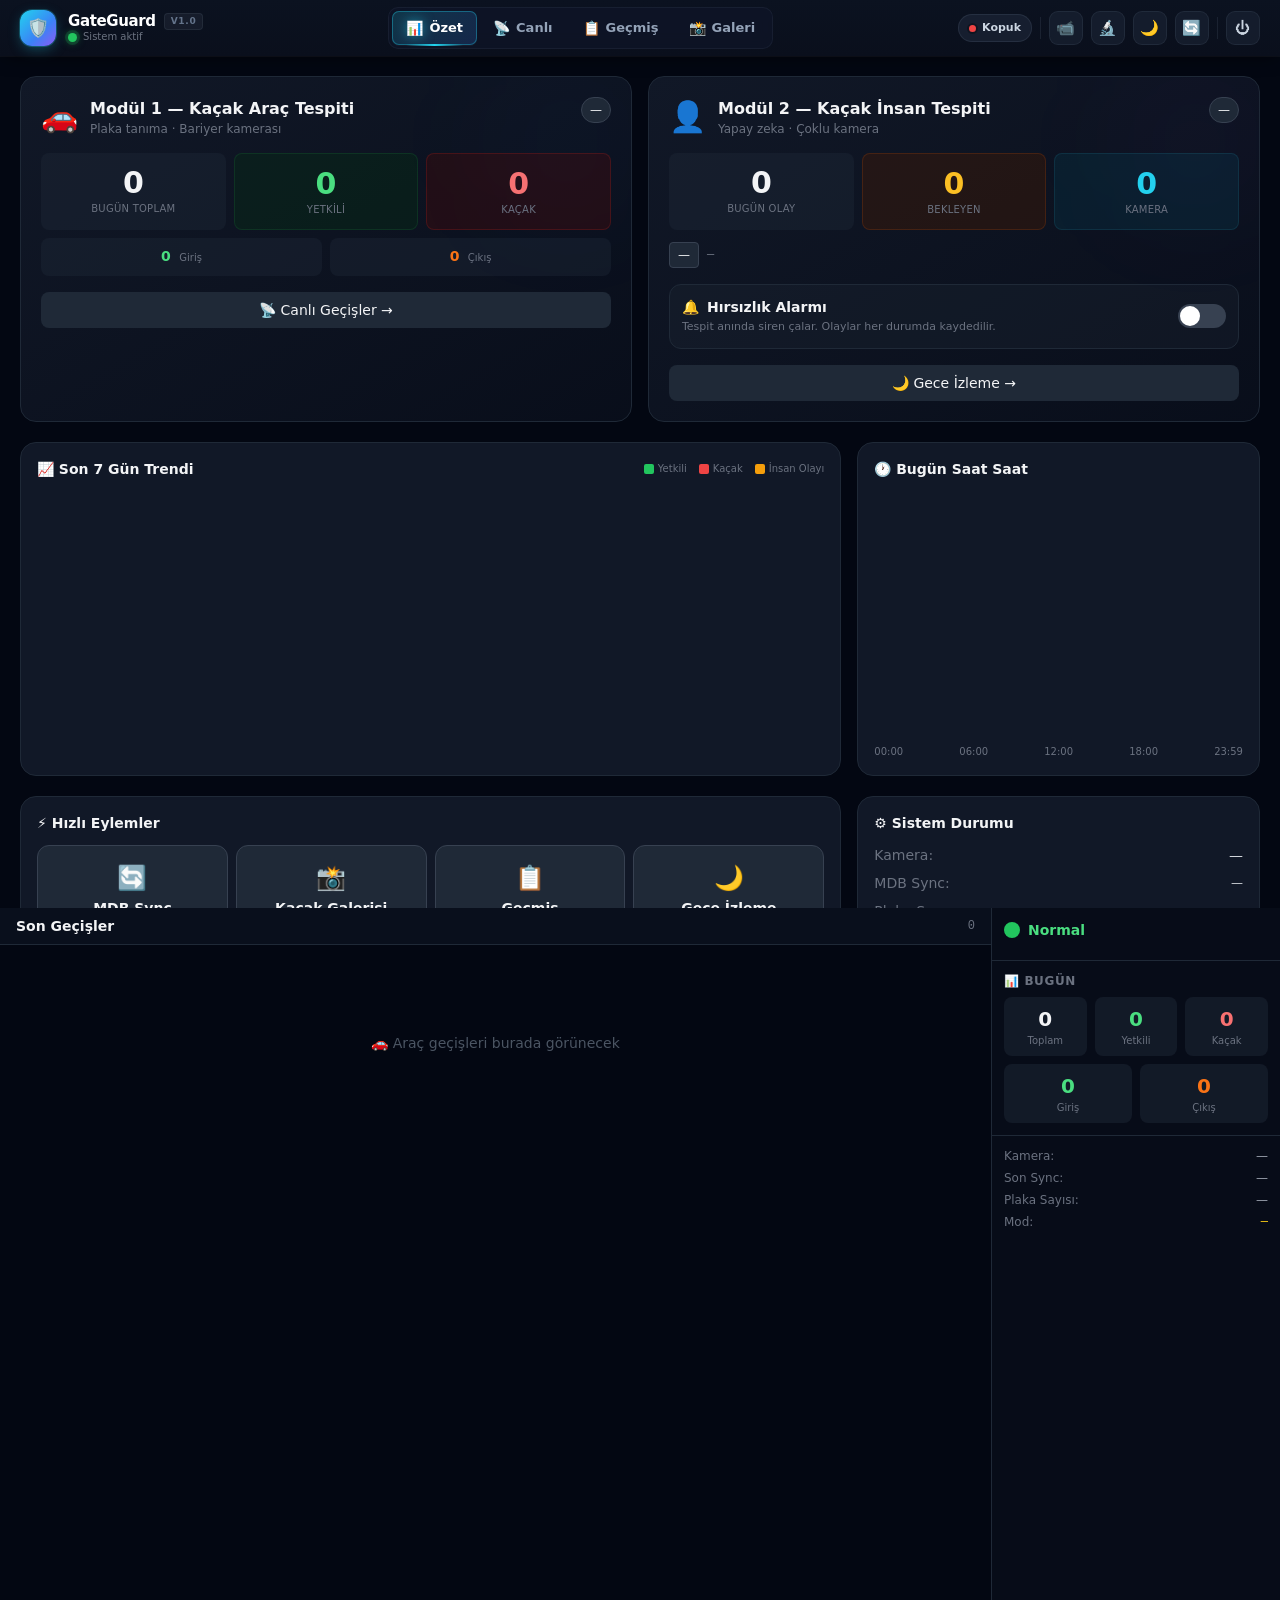
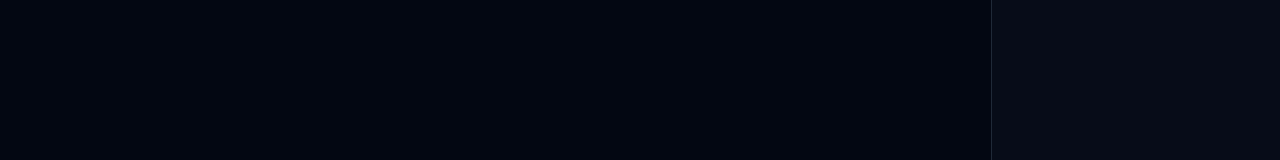
==== static/index.html @ e337bce7 "update thief detection" ====
<!DOCTYPE html>
<html lang="tr">
<head>
    <meta charset="UTF-8">
    <meta name="viewport" content="width=device-width, initial-scale=1.0">
    <title>GateGuard — Kaçak Araç Tespit Sistemi</title>
    <link rel="icon" type="image/svg+xml" href="/static/icon.svg">
    <link rel="icon" type="image/x-icon" href="/static/favicon.ico">
    <script src="/static/tailwind.js"></script>
    <style>
        @keyframes alarm-banner-flash {
            0%,100%{background:linear-gradient(to right,rgba(127,29,29,.95),rgba(15,23,42,.95),rgba(127,29,29,.95))}
            50%{background:linear-gradient(to right,rgba(220,38,38,.95),rgba(69,10,10,.95),rgba(220,38,38,.95))}
        }
        @keyframes alarm-slide-in { from{transform:translateY(-100%)} to{transform:translateY(0)} }
        @keyframes alarm-pulse { 0%,100%{transform:scale(1)} 50%{transform:scale(1.2)} }
        @keyframes alarm-btn-pulse { 0%,100%{box-shadow:0 0 0 0 rgba(220,38,38,.7)} 70%{box-shadow:0 0 0 12px rgba(220,38,38,0)} }
        @keyframes slideDown { from{opacity:0;transform:translateY(-12px)} to{opacity:1;transform:translateY(0)} }
        @keyframes spin { to { transform: rotate(360deg); } }
        @keyframes body-border-flash { 0%,100%{box-shadow:inset 0 0 0 4px rgba(220,38,38,.3)} 50%{box-shadow:inset 0 0 0 4px rgba(220,38,38,.9)} }

        .alarm-banner-bg{animation:alarm-banner-flash 1s ease-in-out infinite, alarm-slide-in .3s ease-out}
        .alarm-pulse{animation:alarm-pulse .8s ease-in-out infinite; display:inline-block}
        .alarm-btn-pulse{animation:alarm-btn-pulse 1.2s infinite}
        body.alarm-active{animation:body-border-flash 1s ease-in-out infinite}

        .card-enter{animation:slideDown .3s ease-out}
        ::-webkit-scrollbar{width:6px} ::-webkit-scrollbar-track{background:#111827} ::-webkit-scrollbar-thumb{background:#374151;border-radius:3px}
        /* ── Professional navbar ── */
        .gg-nav{background:linear-gradient(180deg,#0b1220 0%,#0a0f1c 100%);box-shadow:0 1px 0 rgba(255,255,255,.04),0 4px 18px -4px rgba(0,0,0,.6)}
        .gg-brand-mark{background:linear-gradient(135deg,#22d3ee 0%,#3b82f6 60%,#8b5cf6 100%);box-shadow:0 0 0 1px rgba(34,211,238,.25),0 4px 14px -2px rgba(34,211,238,.35)}
        .gg-tabs{background:rgba(15,23,42,.6);border:1px solid rgba(148,163,184,.08);border-radius:10px;padding:3px;backdrop-filter:blur(8px)}
        .tab-btn{position:relative;display:inline-flex;align-items:center;gap:6px;padding:7px 14px;font-size:13px;font-weight:600;color:#94a3b8;border-radius:7px;transition:color .15s,background .15s;cursor:pointer;border:none;background:transparent;white-space:nowrap}
        .tab-btn:hover{color:#e2e8f0;background:rgba(148,163,184,.06)}
        .tab-btn.active{color:#fff;background:linear-gradient(135deg,rgba(34,211,238,.18),rgba(59,130,246,.18));box-shadow:inset 0 0 0 1px rgba(34,211,238,.35),0 1px 0 rgba(255,255,255,.04)}
        .tab-btn.active::after{content:"";position:absolute;left:14px;right:14px;bottom:-1px;height:2px;background:linear-gradient(90deg,transparent,#22d3ee,transparent);border-radius:2px}
        .tab-btn .tab-ico{font-size:14px;line-height:1;filter:drop-shadow(0 0 4px rgba(34,211,238,.0));transition:filter .15s}
        .tab-btn.active .tab-ico{filter:drop-shadow(0 0 6px rgba(34,211,238,.5))}
        .nav-icon{display:inline-flex;align-items:center;justify-content:center;width:34px;height:34px;border-radius:9px;background:rgba(30,41,59,.5);border:1px solid rgba(148,163,184,.1);color:#cbd5e1;font-size:15px;transition:all .15s;cursor:pointer;text-decoration:none}
        .nav-icon:hover{background:rgba(51,65,85,.7);color:#fff;border-color:rgba(148,163,184,.25);transform:translateY(-1px)}
        .nav-icon.danger:hover{background:rgba(127,29,29,.5);border-color:rgba(239,68,68,.4);color:#fca5a5}
        .nav-divider{width:1px;height:22px;background:rgba(148,163,184,.12)}
        .ws-pill{display:inline-flex;align-items:center;gap:6px;padding:5px 10px;font-size:11px;font-weight:600;border-radius:999px;background:rgba(30,41,59,.6);border:1px solid rgba(148,163,184,.12);color:#cbd5e1}
        .ws-pill .ws-dot{width:7px;height:7px;border-radius:999px;box-shadow:0 0 0 2px rgba(0,0,0,.3)}
        .ws-pill .ws-dot.ok{background:#22c55e;animation:wsBreath 2s ease-in-out infinite}
        .ws-pill .ws-dot.warn{background:#eab308}
        .ws-pill .ws-dot.err{background:#ef4444}
        @keyframes wsBreath{0%,100%{box-shadow:0 0 0 0 rgba(34,197,94,.5)}50%{box-shadow:0 0 0 4px rgba(34,197,94,0)}}
        .status-led{width:9px;height:9px;border-radius:999px;background:#22c55e;box-shadow:0 0 0 3px rgba(34,197,94,.18),0 0 8px rgba(34,197,94,.6)}
        .gg-version{font-size:9px;font-weight:700;letter-spacing:.08em;color:#64748b;text-transform:uppercase;padding:2px 6px;border-radius:4px;background:rgba(148,163,184,.08);border:1px solid rgba(148,163,184,.1)}

        .dir-entry{color:#4ade80} .dir-exit{color:#f97316} .dir-unknown{color:#6b7280}
    </style>
</head>
<body class="bg-gray-950 text-gray-100 min-h-screen select-none">

<!-- ====== ALARM BANNER (top sticky, compact) ====== -->
<div id="alarm-overlay" class="hidden fixed top-0 left-0 right-0 z-50 alarm-banner-bg border-b-4 border-red-500 shadow-2xl">
    <div class="max-w-6xl mx-auto px-4 py-3 flex items-center gap-4">
        <!-- Left: icon + labels -->
        <div class="flex items-center gap-3 flex-shrink-0">
            <div class="text-3xl alarm-pulse">🚨</div>
            <div>
                <div class="text-red-400 text-xs font-bold uppercase tracking-wider">KAÇAK GEÇİŞ</div>
                <div class="text-gray-400 text-[10px]">Yetkisiz araç tespit edildi</div>
            </div>
        </div>

        <!-- Middle: plate info -->
        <div class="flex items-center gap-3 flex-1 min-w-0">
            <img id="alarm-screenshot" class="w-20 h-14 object-cover rounded border-2 border-red-500 flex-shrink-0 hidden cursor-pointer" alt="" onclick="fotoAc(this.src, document.getElementById('alarm-plate').textContent, document.getElementById('alarm-time').textContent, currentAlarmDir)">
            <div class="min-w-0">
                <p id="alarm-plate" class="text-3xl font-mono font-black text-white leading-tight truncate"></p>
                <p class="text-xs text-gray-400 flex items-center gap-2">
                    <span id="alarm-dir"></span>
                    <span>·</span>
                    <span id="alarm-time"></span>
                </p>
            </div>
        </div>

        <!-- Right: silence button -->
        <button onclick="susturAlarm()" class="bg-red-600 hover:bg-red-700 text-white font-black py-3 px-6 rounded-xl transition-all transform hover:scale-105 active:scale-95 shadow-lg uppercase tracking-wider text-sm flex-shrink-0 flex items-center gap-2 alarm-btn-pulse">
            <span class="text-xl">🔇</span>
            <span>SUSTUR</span>
        </button>
    </div>
</div>

<!-- ====== HEADER ====== -->
<header class="gg-nav sticky top-0 z-30 px-5 h-14 flex items-center justify-between gap-4">
    <!-- Brand -->
    <div class="flex items-center gap-3 min-w-0">
        <div class="gg-brand-mark w-9 h-9 rounded-xl flex items-center justify-center text-lg">🛡️</div>
        <div class="leading-tight min-w-0">
            <div class="flex items-center gap-2">
                <h1 class="text-[15px] font-bold tracking-tight text-white">GateGuard</h1>
                <span class="gg-version">v1.0</span>
            </div>
            <div class="flex items-center gap-1.5 text-[10px] text-gray-500">
                <span id="status-dot" class="status-led"></span>
                <span id="status-text">Sistem aktif</span>
            </div>
        </div>
    </div>

    <!-- Tabs -->
    <nav class="gg-tabs flex gap-0.5" aria-label="Ana menü">
        <button class="tab-btn active" onclick="tabDegistir('ozet')"><span class="tab-ico">📊</span><span>Özet</span></button>
        <button class="tab-btn" onclick="tabDegistir('canli')"><span class="tab-ico">📡</span><span>Canlı</span></button>
        <button class="tab-btn" onclick="tabDegistir('gecmis')"><span class="tab-ico">📋</span><span>Geçmiş</span></button>
        <button class="tab-btn" onclick="tabDegistir('galeri')"><span class="tab-ico">📸</span><span>Galeri</span></button>
    </nav>

    <!-- Actions -->
    <div class="flex items-center gap-2">
        <div id="ws-badge" class="ws-pill" title="WebSocket bağlantı durumu">
            <span id="ws-dot" class="ws-dot warn"></span>
            <span id="ws-status">Bağlanıyor</span>
        </div>
        <div class="nav-divider"></div>
        <a href="/camera-test" title="Kamera testi" class="nav-icon">📹</a>
        <a href="/alpr-test" title="ALPR / plaka testi" class="nav-icon">🔬</a>
        <a href="/night-watch" title="Gece izleme (Modül 2)" class="nav-icon">🌙</a>
        <button onclick="senkronizeEt()" title="MDB senkronize et" class="nav-icon">🔄</button>
        <div class="nav-divider"></div>
        <button onclick="kapatmaOnay()" title="Uygulamayı kapat" class="nav-icon danger">⏻</button>
    </div>
</header>

<!-- ====== SHUTDOWN CONFIRMATION MODAL ====== -->
<div id="shutdown-modal" class="hidden fixed inset-0 z-[60] bg-black/80 flex items-center justify-center" onclick="if(event.target===this)this.classList.add('hidden')">
    <div class="bg-gray-900 border border-gray-700 rounded-2xl p-6 max-w-sm w-full mx-4 text-center">
        <div class="text-5xl mb-3">⚠️</div>
        <h3 class="text-xl font-bold mb-2">Uygulamayı Kapat</h3>
        <p class="text-sm text-gray-400 mb-5">Sunucu tamamen kapatılacak. Tekrar başlatmak için masaüstündeki GateGuard ikonunu kullanın.</p>
        <div class="flex gap-3 justify-center">
            <button onclick="document.getElementById('shutdown-modal').classList.add('hidden')" class="bg-gray-700 hover:bg-gray-600 text-white px-5 py-2 rounded-lg font-semibold transition">İptal</button>
            <button onclick="uygulamayiKapat()" class="bg-red-600 hover:bg-red-700 text-white px-5 py-2 rounded-lg font-semibold transition">Evet, Kapat</button>
        </div>
    </div>
</div>

<!-- Shutdown in-progress overlay -->
<div id="shutdown-progress" class="hidden fixed inset-0 z-[70] bg-gray-950/95 flex items-center justify-center">
    <div class="text-center">
        <div class="w-12 h-12 border-4 border-red-500 border-t-transparent rounded-full mx-auto mb-4" style="animation: spin 0.8s linear infinite"></div>
        <p class="text-2xl font-bold text-red-400 mb-2">Uygulama Kapatılıyor</p>
        <p class="text-sm text-gray-500">Bu pencereyi kapatabilirsiniz.</p>
    </div>
</div>

<!-- ====== TAB: ÖZET (default) ====== -->
<div id="tab-ozet" class="h-[calc(100vh-48px)] overflow-y-auto bg-gray-950">
    <div class="max-w-7xl mx-auto p-5 space-y-5">

        <!-- ── Two big module cards ── -->
        <div class="grid grid-cols-1 lg:grid-cols-2 gap-4">

            <!-- MODULE 1 -->
            <div id="m1-card" class="bg-gradient-to-br from-gray-900 to-gray-900/40 border border-gray-800 rounded-2xl p-5 relative overflow-hidden">
                <div class="absolute top-0 right-0 w-32 h-32 bg-blue-500/5 rounded-full blur-3xl"></div>
                <div class="flex items-start justify-between mb-3 relative">
                    <div class="flex items-center gap-3">
                        <div class="text-3xl">🚗</div>
                        <div>
                            <h2 class="font-bold text-base">Modül 1 — Kaçak Araç Tespiti</h2>
                            <p class="text-xs text-gray-500">Plaka tanıma · Bariyer kamerası</p>
                        </div>
                    </div>
                    <div id="m1-status" class="text-xs px-2 py-1 rounded-full bg-gray-800 border border-gray-700">—</div>
                </div>

                <div class="grid grid-cols-3 gap-2 mt-4">
                    <div class="bg-gray-800/40 rounded-lg p-3 text-center">
                        <div class="text-3xl font-black" id="m1-total">0</div>
                        <div class="text-[10px] text-gray-500 uppercase tracking-wide">Bugün Toplam</div>
                    </div>
                    <div class="bg-green-950/40 border border-green-900/40 rounded-lg p-3 text-center">
                        <div class="text-3xl font-black text-green-400" id="m1-auth">0</div>
                        <div class="text-[10px] text-gray-500 uppercase tracking-wide">Yetkili</div>
                    </div>
                    <div class="bg-red-950/40 border border-red-900/40 rounded-lg p-3 text-center">
                        <div class="text-3xl font-black text-red-400" id="m1-unauth">0</div>
                        <div class="text-[10px] text-gray-500 uppercase tracking-wide">Kaçak</div>
                    </div>
                </div>

                <div class="grid grid-cols-2 gap-2 mt-2">
                    <div class="bg-gray-800/40 rounded-lg p-2 text-center text-sm">
                        <span class="dir-entry font-bold" id="m1-entries">0</span>
                        <span class="text-[10px] text-gray-500 ml-1">Giriş</span>
                    </div>
                    <div class="bg-gray-800/40 rounded-lg p-2 text-center text-sm">
                        <span class="dir-exit font-bold" id="m1-exits">0</span>
                        <span class="text-[10px] text-gray-500 ml-1">Çıkış</span>
                    </div>
                </div>

                <div id="m1-last" class="mt-3 text-xs text-gray-400 hidden">
                    <span class="text-gray-500">Son geçiş:</span>
                    <span class="font-mono font-bold" id="m1-last-plate">—</span>
                    <span id="m1-last-time" class="text-gray-500">—</span>
                </div>

                <button onclick="tabDegistir('canli')" class="mt-4 w-full bg-gray-800 hover:bg-gray-700 text-sm py-2 rounded-lg transition flex items-center justify-center gap-2">
                    📡 Canlı Geçişler →
                </button>
            </div>

            <!-- MODULE 2 -->
            <div id="m2-card" class="bg-gradient-to-br from-gray-900 to-gray-900/40 border border-gray-800 rounded-2xl p-5 relative overflow-hidden">
                <div class="absolute top-0 right-0 w-32 h-32 bg-purple-500/5 rounded-full blur-3xl"></div>
                <div class="flex items-start justify-between mb-3 relative">
                    <div class="flex items-center gap-3">
                        <div class="text-3xl">👤</div>
                        <div>
                            <h2 class="font-bold text-base">Modül 2 — Kaçak İnsan Tespiti</h2>
                            <p class="text-xs text-gray-500">Yapay zeka · Çoklu kamera</p>
                        </div>
                    </div>
                    <div id="m2-status" class="text-xs px-2 py-1 rounded-full bg-gray-800 border border-gray-700">—</div>
                </div>

                <div class="grid grid-cols-3 gap-2 mt-4">
                    <div class="bg-gray-800/40 rounded-lg p-3 text-center">
                        <div class="text-3xl font-black" id="m2-total">0</div>
                        <div class="text-[10px] text-gray-500 uppercase tracking-wide">Bugün Olay</div>
                    </div>
                    <div class="bg-amber-950/40 border border-amber-900/40 rounded-lg p-3 text-center">
                        <div class="text-3xl font-black text-amber-400" id="m2-unack">0</div>
                        <div class="text-[10px] text-gray-500 uppercase tracking-wide">Bekleyen</div>
                    </div>
                    <div class="bg-cyan-950/40 border border-cyan-900/40 rounded-lg p-3 text-center">
                        <div class="text-3xl font-black text-cyan-400" id="m2-cams">0</div>
                        <div class="text-[10px] text-gray-500 uppercase tracking-wide">Kamera</div>
                    </div>
                </div>

                <div class="mt-3 flex items-center gap-2 text-xs flex-wrap">
                    <span id="m2-night" class="px-2 py-1 rounded bg-gray-800 border border-gray-700">—</span>
                    <span id="m2-shadow" class="px-2 py-1 rounded bg-gray-800 border border-gray-700 hidden">SHADOW MOD</span>
                    <span id="m2-window" class="text-gray-500 font-mono">—</span>
                </div>

                <!-- ── Alarm enable/disable toggle ── -->
                <div id="m2-alarm-toggle-row" class="mt-4 p-3 rounded-xl border border-gray-800 bg-gray-800/30 flex items-center justify-between gap-3">
                    <div class="min-w-0">
                        <div class="text-sm font-semibold flex items-center gap-2">
                            <span id="m2-alarm-icon">🔔</span>
                            <span>Hırsızlık Alarmı</span>
                        </div>
                        <p id="m2-alarm-help" class="text-[11px] text-gray-500 mt-0.5">Tespit anında siren çalar. Olaylar her durumda kaydedilir.</p>
                    </div>
                    <label class="inline-flex items-center cursor-pointer flex-shrink-0">
                        <input id="m2-alarm-checkbox" type="checkbox" class="sr-only peer" onchange="alarmToggleSet(this.checked)">
                        <div class="relative w-12 h-6 bg-gray-700 rounded-full peer-focus:outline-none peer-checked:bg-green-600 transition-colors after:content-[''] after:absolute after:top-0.5 after:left-0.5 after:bg-white after:rounded-full after:h-5 after:w-5 after:transition-all peer-checked:after:translate-x-6"></div>
                    </label>
                </div>

                <div id="m2-disabled" class="hidden mt-4 p-3 bg-gray-800/40 border border-gray-700 rounded-lg text-xs text-gray-400">
                    Bu modül kapalı. Etkinleştirmek için <code class="text-cyan-400">.env</code>'de <code class="text-cyan-400">ENABLE_INTRUSION_MODULE=true</code> yapın.
                </div>

                <button onclick="window.location.href='/night-watch'" class="mt-4 w-full bg-gray-800 hover:bg-gray-700 text-sm py-2 rounded-lg transition flex items-center justify-center gap-2">
                    🌙 Gece İzleme →
                </button>
            </div>
        </div>

        <!-- ── Charts row ── -->
        <div class="grid grid-cols-1 lg:grid-cols-3 gap-4">

            <!-- 7-day trend -->
            <div class="lg:col-span-2 bg-gray-900 border border-gray-800 rounded-2xl p-4">
                <div class="flex items-center justify-between mb-3">
                    <h3 class="text-sm font-bold">📈 Son 7 Gün Trendi</h3>
                    <div class="flex gap-3 text-[10px] text-gray-500">
                        <span class="flex items-center gap-1"><span class="w-2.5 h-2.5 bg-green-500 rounded-sm"></span> Yetkili</span>
                        <span class="flex items-center gap-1"><span class="w-2.5 h-2.5 bg-red-500 rounded-sm"></span> Kaçak</span>
                        <span class="flex items-center gap-1"><span class="w-2.5 h-2.5 bg-amber-500 rounded-sm"></span> İnsan Olayı</span>
                    </div>
                </div>
                <canvas id="trend-canvas" width="600" height="200" class="w-full"></canvas>
            </div>

            <!-- Today's hourly distribution -->
            <div class="bg-gray-900 border border-gray-800 rounded-2xl p-4">
                <h3 class="text-sm font-bold mb-3">🕐 Bugün Saat Saat</h3>
                <canvas id="hourly-canvas" width="300" height="200" class="w-full"></canvas>
                <div class="text-[10px] text-gray-500 mt-2 flex justify-between">
                    <span>00:00</span><span>06:00</span><span>12:00</span><span>18:00</span><span>23:59</span>
                </div>
            </div>
        </div>

        <!-- ── Quick actions + system health ── -->
        <div class="grid grid-cols-1 lg:grid-cols-3 gap-4">

            <!-- Quick actions -->
            <div class="lg:col-span-2 bg-gray-900 border border-gray-800 rounded-2xl p-4">
                <h3 class="text-sm font-bold mb-3">⚡ Hızlı Eylemler</h3>
                <div class="grid grid-cols-2 sm:grid-cols-4 gap-2">
                    <button onclick="senkronizeEt()" class="bg-gray-800 hover:bg-cyan-900/40 hover:border-cyan-700 border border-gray-700 p-4 rounded-xl text-sm transition group">
                        <div class="text-2xl mb-1 group-hover:scale-110 transition-transform">🔄</div>
                        <div class="font-semibold">MDB Sync</div>
                        <div class="text-[10px] text-gray-500">Plaka güncelle</div>
                    </button>
                    <button onclick="tabDegistir('galeri')" class="bg-gray-800 hover:bg-red-900/40 hover:border-red-700 border border-gray-700 p-4 rounded-xl text-sm transition group">
                        <div class="text-2xl mb-1 group-hover:scale-110 transition-transform">📸</div>
                        <div class="font-semibold">Kaçak Galerisi</div>
                        <div class="text-[10px] text-gray-500">Foto kanıtlar</div>
                    </button>
                    <button onclick="tabDegistir('gecmis')" class="bg-gray-800 hover:bg-blue-900/40 hover:border-blue-700 border border-gray-700 p-4 rounded-xl text-sm transition group">
                        <div class="text-2xl mb-1 group-hover:scale-110 transition-transform">📋</div>
                        <div class="font-semibold">Geçmiş</div>
                        <div class="text-[10px] text-gray-500">Tüm geçişler</div>
                    </button>
                    <button onclick="window.location.href='/night-watch'" class="bg-gray-800 hover:bg-purple-900/40 hover:border-purple-700 border border-gray-700 p-4 rounded-xl text-sm transition group">
                        <div class="text-2xl mb-1 group-hover:scale-110 transition-transform">🌙</div>
                        <div class="font-semibold">Gece İzleme</div>
                        <div class="text-[10px] text-gray-500">Multi-kamera</div>
                    </button>
                </div>
            </div>

            <!-- System health -->
            <div class="bg-gray-900 border border-gray-800 rounded-2xl p-4">
                <h3 class="text-sm font-bold mb-3">⚙️ Sistem Durumu</h3>
                <div class="space-y-2 text-sm">
                    <div class="flex justify-between items-center">
                        <span class="text-gray-500">Kamera:</span>
                        <span id="sys-cam" class="text-gray-300">—</span>
                    </div>
                    <div class="flex justify-between items-center">
                        <span class="text-gray-500">MDB Sync:</span>
                        <span id="sys-sync" class="text-gray-300 text-xs">—</span>
                    </div>
                    <div class="flex justify-between items-center">
                        <span class="text-gray-500">Plaka Sayısı:</span>
                        <span id="sys-vehicle" class="text-gray-300 font-mono">—</span>
                    </div>
                    <div class="flex justify-between items-center">
                        <span class="text-gray-500">Çalışma Modu:</span>
                        <span id="sys-mode" class="text-yellow-400 font-mono text-xs">—</span>
                    </div>
                    <div class="flex justify-between items-center">
                        <span class="text-gray-500">WebSocket:</span>
                        <span id="sys-ws" class="text-gray-300 text-xs">—</span>
                    </div>
                </div>
                <div class="border-t border-gray-800 mt-3 pt-3">
                    <div class="text-[10px] text-gray-500 uppercase tracking-wide mb-2">Test Araçları</div>
                    <div class="grid grid-cols-2 gap-1 text-xs">
                        <a href="/camera-test" class="bg-gray-800 hover:bg-gray-700 px-2 py-1.5 rounded text-center">📹 Kamera</a>
                        <a href="/alpr-test" class="bg-gray-800 hover:bg-gray-700 px-2 py-1.5 rounded text-center">🔬 Plaka</a>
                        <a href="/intrusion-test" class="bg-gray-800 hover:bg-gray-700 px-2 py-1.5 rounded text-center">🧪 İnsan</a>
                        <a href="/admin" class="bg-gray-800 hover:bg-gray-700 px-2 py-1.5 rounded text-center">⚙️ Kameralar</a>
                    </div>
                </div>
            </div>
        </div>

    </div>
</div>

<!-- ====== TAB: CANLI İZLEME ====== -->
<div id="tab-canli" class="flex h-[calc(100vh-48px)]">
    <!-- Sol — Geçiş Listesi -->
    <div class="flex-1 flex flex-col border-r border-gray-800 min-w-0">
        <div class="px-4 py-2 bg-gray-900/50 border-b border-gray-800 flex items-center justify-between">
            <span class="font-semibold text-sm">Son Geçişler</span>
            <span id="passage-count" class="text-xs text-gray-500 font-mono">0</span>
        </div>
        <div id="passages-list" class="flex-1 overflow-y-auto p-2 space-y-1">
            <div class="text-center py-20 text-gray-600 text-sm">🚗 Araç geçişleri burada görünecek</div>
        </div>
    </div>
    <!-- Sağ — Alarm + İstatistik -->
    <div class="w-72 flex flex-col bg-gray-900/30">
        <div class="p-3 border-b border-gray-800">
            <div class="flex items-center gap-2 mb-2">
                <div id="alarm-indicator" class="w-4 h-4 rounded-full bg-green-500"></div>
                <span id="alarm-status-text" class="font-semibold text-sm text-green-400">Normal</span>
            </div>
            <div id="last-alarm-info" class="hidden bg-red-950/30 rounded-lg p-2 border border-red-900/40">
                <p class="text-xs text-gray-500">Son Kaçak:</p>
                <p id="last-alarm-plate-text" class="text-xl font-mono font-bold text-red-400"></p>
                <p id="last-alarm-time-text" class="text-xs text-gray-500"></p>
            </div>
        </div>
        <div class="p-3 border-b border-gray-800">
            <h3 class="text-xs text-gray-500 uppercase tracking-wider mb-2 font-semibold">📊 Bugün</h3>
            <div class="grid grid-cols-3 gap-2 text-center">
                <div class="bg-gray-800/50 rounded-lg p-2"><div class="text-xl font-bold" id="stat-total">0</div><div class="text-[10px] text-gray-500">Toplam</div></div>
                <div class="bg-gray-800/50 rounded-lg p-2"><div class="text-xl font-bold text-green-400" id="stat-authorized">0</div><div class="text-[10px] text-gray-500">Yetkili</div></div>
                <div class="bg-gray-800/50 rounded-lg p-2"><div class="text-xl font-bold text-red-400" id="stat-unauthorized">0</div><div class="text-[10px] text-gray-500">Kaçak</div></div>
            </div>
            <div class="grid grid-cols-2 gap-2 mt-2 text-center">
                <div class="bg-gray-800/50 rounded-lg p-2"><div class="text-xl font-bold dir-entry" id="stat-entries">0</div><div class="text-[10px] text-gray-500">Giriş</div></div>
                <div class="bg-gray-800/50 rounded-lg p-2"><div class="text-xl font-bold dir-exit" id="stat-exits">0</div><div class="text-[10px] text-gray-500">Çıkış</div></div>
            </div>
        </div>
        <div class="p-3 text-xs space-y-1.5 flex-1">
            <div class="flex justify-between"><span class="text-gray-500">Kamera:</span><span id="camera-status" class="text-gray-400">—</span></div>
            <div class="flex justify-between"><span class="text-gray-500">Son Sync:</span><span id="last-sync-time" class="text-gray-400">—</span></div>
            <div class="flex justify-between"><span class="text-gray-500">Plaka Sayısı:</span><span id="vehicle-count" class="text-gray-400">—</span></div>
            <div class="flex justify-between"><span class="text-gray-500">Mod:</span><span id="mode-text" class="text-yellow-400 font-mono">—</span></div>
        </div>
    </div>
</div>

<!-- ====== TAB: GEÇİŞ GEÇMİŞİ ====== -->
<div id="tab-gecmis" class="hidden h-[calc(100vh-48px)] flex flex-col">
    <!-- Filtre Bar -->
    <div class="px-4 py-3 bg-gray-900/50 border-b border-gray-800 flex flex-wrap gap-3 items-end">
        <div>
            <label class="text-xs text-gray-500 block mb-1">Başlangıç</label>
            <input type="date" id="f-start" class="bg-gray-800 border border-gray-700 rounded px-2 py-1 text-sm">
        </div>
        <div>
            <label class="text-xs text-gray-500 block mb-1">Bitiş</label>
            <input type="date" id="f-end" class="bg-gray-800 border border-gray-700 rounded px-2 py-1 text-sm">
        </div>
        <div>
            <label class="text-xs text-gray-500 block mb-1">Yön</label>
            <select id="f-dir" class="bg-gray-800 border border-gray-700 rounded px-2 py-1 text-sm">
                <option value="">Tümü</option>
                <option value="entry">Giriş</option>
                <option value="exit">Çıkış</option>
            </select>
        </div>
        <div>
            <label class="text-xs text-gray-500 block mb-1">Durum</label>
            <select id="f-auth" class="bg-gray-800 border border-gray-700 rounded px-2 py-1 text-sm">
                <option value="">Tümü</option>
                <option value="true">Yetkili</option>
                <option value="false">Kaçak</option>
            </select>
        </div>
        <div>
            <label class="text-xs text-gray-500 block mb-1">Plaka Ara</label>
            <input type="text" id="f-plate" placeholder="34ABC..." class="bg-gray-800 border border-gray-700 rounded px-2 py-1 text-sm w-28">
        </div>
        <button onclick="gecmisAra()" class="bg-cyan-700 hover:bg-cyan-600 text-white text-sm px-4 py-1.5 rounded-lg transition">Filtrele</button>
        <span id="gecmis-count" class="text-xs text-gray-500 ml-auto"></span>
    </div>
    <!-- Tablo -->
    <div class="flex-1 overflow-y-auto">
        <table class="w-full text-sm">
            <thead class="bg-gray-900 sticky top-0">
                <tr class="text-left text-xs text-gray-500 uppercase">
                    <th class="px-4 py-2">Tarih/Saat</th>
                    <th class="px-4 py-2">Plaka</th>
                    <th class="px-4 py-2">Yön</th>
                    <th class="px-4 py-2">Durum</th>
                    <th class="px-4 py-2">Sahip</th>
                    <th class="px-4 py-2">Güven</th>
                    <th class="px-4 py-2">Foto</th>
                </tr>
            </thead>
            <tbody id="gecmis-tbody"></tbody>
        </table>
    </div>
    <!-- Sayfalama -->
    <div class="px-4 py-2 bg-gray-900 border-t border-gray-800 flex items-center justify-between text-xs">
        <button onclick="gecmisSayfa(-1)" id="prev-btn" class="bg-gray-800 hover:bg-gray-700 px-3 py-1 rounded disabled:opacity-30" disabled>← Önceki</button>
        <span id="page-info" class="text-gray-500"></span>
        <button onclick="gecmisSayfa(1)" id="next-btn" class="bg-gray-800 hover:bg-gray-700 px-3 py-1 rounded disabled:opacity-30" disabled>Sonraki →</button>
    </div>
</div>

<!-- ====== TAB: KAÇAK GALERİSİ ====== -->
<div id="tab-galeri" class="hidden h-[calc(100vh-48px)] flex flex-col">
    <div class="px-4 py-3 bg-gray-900/50 border-b border-gray-800 flex gap-3 items-end">
        <div>
            <label class="text-xs text-gray-500 block mb-1">Başlangıç</label>
            <input type="date" id="g-start" class="bg-gray-800 border border-gray-700 rounded px-2 py-1 text-sm">
        </div>
        <div>
            <label class="text-xs text-gray-500 block mb-1">Bitiş</label>
            <input type="date" id="g-end" class="bg-gray-800 border border-gray-700 rounded px-2 py-1 text-sm">
        </div>
        <button onclick="galeriYukle()" class="bg-cyan-700 hover:bg-cyan-600 text-white text-sm px-4 py-1.5 rounded-lg transition">Göster</button>
        <span id="galeri-count" class="text-xs text-gray-500 ml-auto"></span>
    </div>
    <div id="galeri-grid" class="flex-1 overflow-y-auto p-3 grid grid-cols-2 sm:grid-cols-3 lg:grid-cols-4 xl:grid-cols-5 gap-3">
        <div class="col-span-full text-center py-20 text-gray-600 text-sm">Tarih seçip "Göster"e basın</div>
    </div>
</div>

<!-- Foto Modal -->
<div id="foto-modal" class="hidden fixed inset-0 z-40 bg-black/80 flex items-center justify-center" onclick="this.classList.add('hidden')">
    <div class="max-w-3xl w-full mx-4 bg-gray-900 rounded-xl overflow-hidden border border-gray-700" onclick="event.stopPropagation()">
        <img id="modal-img" class="w-full max-h-[70vh] object-contain bg-black" alt="">
        <div class="p-4 flex items-center justify-between">
            <div>
                <p id="modal-plate" class="text-2xl font-mono font-bold text-red-400"></p>
                <p id="modal-info" class="text-sm text-gray-400"></p>
            </div>
            <button onclick="document.getElementById('foto-modal').classList.add('hidden')" class="text-gray-400 hover:text-white text-xl px-3">✕</button>
        </div>
    </div>
</div>

<!-- Toast -->
<div id="toast-container" class="fixed bottom-4 right-4 space-y-2 z-50"></div>

<script>
// ============================================================
//  STATE
// ============================================================
let ws = null, gecisler = [], alarmAktif = false;
const MAX_GECIS = 100;
let gecmisPage = 0, gecmisTotal = 0;
const PAGE_SIZE = 50;

// Siren audio state
let sirenCtx = null;
let sirenOsc = null;
let sirenGain = null;
let sirenLfo = null;
let sirenLfoGain = null;
let currentAlarmDir = '';
let alarmAutoSilenceTimer = null;
const ALARM_AUTO_SILENCE_MS = 7000; // 7 seconds

// ============================================================
//  TABS
// ============================================================
function tabDegistir(tab) {
    const tabs = ['ozet','canli','gecmis','galeri'];
    tabs.forEach(t => {
        const el = document.getElementById('tab-' + t);
        if (el) el.classList.toggle('hidden', t !== tab);
    });
    document.querySelectorAll('.tab-btn').forEach((btn, i) => {
        btn.classList.toggle('active', tabs[i] === tab);
    });
    if (tab === 'ozet' && typeof ozetYukle === 'function') ozetYukle();
    if (tab === 'gecmis' && !document.getElementById('f-start').value) {
        document.getElementById('f-start').value = new Date().toISOString().slice(0,10);
        document.getElementById('f-end').value = new Date().toISOString().slice(0,10);
        gecmisAra();
    }
    if (tab === 'galeri' && !document.getElementById('g-start').value) {
        document.getElementById('g-start').value = new Date().toISOString().slice(0,10);
        document.getElementById('g-end').value = new Date().toISOString().slice(0,10);
        galeriYukle();
    }
}

// ============================================================
//  WEBSOCKET
// ============================================================
let reconn = 0;
function baglan() {
    const p = location.protocol === 'https:' ? 'wss:' : 'ws:';
    ws = new WebSocket(`${p}//${location.host}/ws`);
    ws.onopen = () => { reconn = 0; wsDurum('bagli'); durumAl(); istatistikAl(); alarmToggleLoad(); };
    ws.onmessage = e => { try { mesajIsle(JSON.parse(e.data)); } catch(err) {} };
    ws.onclose = () => { wsDurum('kopuk'); reconn++; setTimeout(baglan, Math.min(3000*reconn, 30000)); };
    ws.onerror = () => ws.close();
}
function wsDurum(d) {
    const dot = document.getElementById('ws-dot'), txt = document.getElementById('ws-status');
    if (d === 'bagli') { dot.className = 'ws-dot ok'; txt.textContent = 'Bağlı'; }
    else { dot.className = 'ws-dot err'; txt.textContent = 'Kopuk'; }
}

function mesajIsle(m) {
    if (m.type === 'passage') { gecisEkle(m.data); istatistikAl(); }
    else if (m.type === 'alarm_on') { gecisEkle(m.data); alarmGoster(m.data); istatistikAl(); }
    else if (m.type === 'alarm_off') { alarmKapat(); }
    else if (m.type === 'intrusion_on') {
        // Module 2: show a compact banner on the main dashboard too
        const d = m.data || {};
        const sourceTag = d.source === 'motion' ? ' [HAREKET]' : '';
        const muteTag = d.alarm_muted ? ' (alarm susturulmuş)' : (d.shadow_mode ? ' (shadow)' : '');
        const label = `🚨 İZİNSİZ GİRİŞ${sourceTag} — ${d.camera_name || ('Kamera ' + d.camera_id)} · ${d.duration_sec}sn${muteTag}`;
        bildirim(label, d.alarm_muted || d.shadow_mode ? 'bilgi' : 'hata');
    }
    else if (m.type === 'intrusion_alarm_toggle') {
        // Sync the UI toggle when changed from another tab
        alarmToggleApplyUI(m.data?.enabled);
    }
    else if (m.type === 'sync_complete') { bildirim(`Sync: ${m.data.total} plaka`, 'basari'); durumAl(); }
}

// ============================================================
//  ALARM ENABLE/DISABLE TOGGLE
// ============================================================
async function alarmToggleSet(enabled) {
    try {
        const r = await fetch('/api/intrusion/alarm-toggle', {
            method: 'POST', headers: {'Content-Type':'application/json'},
            body: JSON.stringify({enabled}),
        });
        if (!r.ok) throw new Error('HTTP ' + r.status);
        const data = await r.json();
        alarmToggleApplyUI(data.enabled);
        bildirim(enabled ? '🔔 Alarm açıldı' : '🔇 Alarm susturuldu', enabled ? 'basari' : 'bilgi');
    } catch (e) {
        bildirim('Toggle hatası: ' + e.message, 'hata');
        // Revert checkbox state
        await alarmToggleLoad();
    }
}

async function alarmToggleLoad() {
    try {
        const r = await fetch('/api/intrusion/alarm-toggle');
        const data = await r.json();
        alarmToggleApplyUI(data.enabled);
    } catch {}
}

function alarmToggleApplyUI(enabled) {
    const cb = document.getElementById('m2-alarm-checkbox');
    const icon = document.getElementById('m2-alarm-icon');
    const help = document.getElementById('m2-alarm-help');
    const row = document.getElementById('m2-alarm-toggle-row');
    if (!cb) return;
    cb.checked = !!enabled;
    if (enabled) {
        icon.textContent = '🔔';
        help.textContent = 'Tespit anında siren çalar. Olaylar her durumda kaydedilir.';
        row.classList.remove('border-amber-700/60','bg-amber-950/20');
        row.classList.add('border-gray-800','bg-gray-800/30');
    } else {
        icon.textContent = '🔇';
        help.innerHTML = '<b class="text-amber-400">SUSTURULDU</b> — olaylar kaydediliyor ama siren çalmayacak.';
        row.classList.remove('border-gray-800','bg-gray-800/30');
        row.classList.add('border-amber-700/60','bg-amber-950/20');
    }
}

// ============================================================
//  CANLI GEÇİŞ LİSTESİ
// ============================================================
function dirBadge(d) {
    if (d === 'entry') return '<span class="dir-entry text-xs font-semibold">▼ Giriş</span>';
    if (d === 'exit') return '<span class="dir-exit text-xs font-semibold">▲ Çıkış</span>';
    return '<span class="dir-unknown text-xs">—</span>';
}

function gecisEkle(v) {
    gecisler.unshift(v);
    if (gecisler.length > MAX_GECIS) gecisler.pop();
    gecisleriCiz();
}
function gecisleriCiz() {
    const el = document.getElementById('passages-list');
    document.getElementById('passage-count').textContent = gecisler.length;
    if (!gecisler.length) { el.innerHTML = '<div class="text-center py-20 text-gray-600 text-sm">🚗 Bekleniyor</div>'; return; }
    el.innerHTML = gecisler.map((g, i) => {
        const saat = new Date(g.detected_at).toLocaleTimeString('tr-TR',{hour:'2-digit',minute:'2-digit',second:'2-digit'});
        const y = g.is_authorized;
        const bg = y ? 'bg-gray-800/40 border-gray-700/50' : 'bg-red-950/25 border-red-900/40';
        const st = y ? '<span class="text-green-400 text-xs font-semibold">✓ Yetkili</span>' : '<span class="text-red-400 text-xs font-bold">✗ KAÇAK</span>';
        const anim = i === 0 ? 'card-enter' : '';
        return `<div class="flex items-center gap-2 p-2.5 rounded-lg border ${bg} ${anim}">
            ${!y && g.screenshot_url ? `<img src="${g.screenshot_url}" class="w-14 h-10 object-cover rounded border border-gray-700 flex-shrink-0 cursor-pointer" onclick="fotoAc('${g.screenshot_url}','${g.plate}','${saat}','${g.direction||''}')">` : `<div class="w-14 h-10 bg-gray-800/60 rounded flex items-center justify-center text-gray-600 text-sm flex-shrink-0">${y?'🚗':'🚨'}</div>`}
            <div class="flex-1 min-w-0">
                <div class="flex items-center gap-2">
                    <span class="font-mono font-bold text-sm">${g.plate}</span>${st} ${dirBadge(g.direction)}
                </div>
                <div class="text-[11px] text-gray-500">🕐 ${saat} ${g.owner_name?'· '+g.owner_name:''} · %${g.confidence?.toFixed(0)||'?'}</div>
            </div>
        </div>`;
    }).join('');
}

// ============================================================
//  ALARM — Compact banner + looping siren
// ============================================================
function alarmGoster(v) {
    alarmAktif = true;
    currentAlarmDir = v.direction || '';

    document.getElementById('alarm-overlay').classList.remove('hidden');
    document.body.classList.add('alarm-active');

    document.getElementById('alarm-plate').textContent = v.plate;
    document.getElementById('alarm-dir').innerHTML = dirBadge(v.direction);
    document.getElementById('alarm-time').textContent =
        new Date(v.detected_at).toLocaleTimeString('tr-TR', {hour:'2-digit', minute:'2-digit', second:'2-digit'});

    const img = document.getElementById('alarm-screenshot');
    if (v.screenshot_url) { img.src = v.screenshot_url; img.classList.remove('hidden'); }
    else { img.classList.add('hidden'); }

    // Update sidebar indicator
    document.getElementById('alarm-indicator').className = 'w-4 h-4 rounded-full bg-red-500 animate-pulse';
    document.getElementById('alarm-status-text').textContent = '🚨 ALARM!';
    document.getElementById('alarm-status-text').className = 'font-semibold text-sm text-red-400';
    document.getElementById('status-dot').className = 'w-3 h-3 rounded-full bg-red-500 animate-pulse';
    document.getElementById('last-alarm-info').classList.remove('hidden');
    document.getElementById('last-alarm-plate-text').textContent = v.plate;
    document.getElementById('last-alarm-time-text').textContent =
        new Date(v.detected_at).toLocaleTimeString('tr-TR');

    // Start looping siren
    sirenBaslat();

    // Auto-silence after 7 seconds (reset timer if a new alarm fires)
    if (alarmAutoSilenceTimer) clearTimeout(alarmAutoSilenceTimer);
    alarmAutoSilenceTimer = setTimeout(() => {
        if (alarmAktif) susturAlarm();
    }, ALARM_AUTO_SILENCE_MS);
}

function alarmKapat() {
    alarmAktif = false;
    if (alarmAutoSilenceTimer) { clearTimeout(alarmAutoSilenceTimer); alarmAutoSilenceTimer = null; }
    document.getElementById('alarm-overlay').classList.add('hidden');
    document.body.classList.remove('alarm-active');
    document.getElementById('alarm-indicator').className = 'w-4 h-4 rounded-full bg-green-500';
    document.getElementById('alarm-status-text').textContent = 'Normal';
    document.getElementById('alarm-status-text').className = 'font-semibold text-sm text-green-400';
    document.getElementById('status-dot').className = 'w-3 h-3 rounded-full bg-green-500';
    sirenDurdur();
}

async function susturAlarm() {
    if (alarmAutoSilenceTimer) { clearTimeout(alarmAutoSilenceTimer); alarmAutoSilenceTimer = null; }
    sirenDurdur(); // Immediate audio cut for operator feedback
    try { await fetch('/alarm/off', {method:'POST'}); }
    catch(e) { bildirim('Bağlantı hatası', 'hata'); }
}

// ============================================================
//  UYGULAMAYI KAPAT (shutdown)
// ============================================================
function kapatmaOnay() {
    document.getElementById('shutdown-modal').classList.remove('hidden');
}

async function uygulamayiKapat() {
    document.getElementById('shutdown-modal').classList.add('hidden');
    document.getElementById('shutdown-progress').classList.remove('hidden');
    // Ensure any active alarm sound stops
    sirenDurdur();
    try {
        await fetch('/api/shutdown', {method: 'POST'});
    } catch(e) {
        // Expected — server is going down, fetch may fail
    }
    // After a short wait, close the browser tab (if allowed)
    setTimeout(() => {
        try { window.close(); } catch(e) {}
    }, 1500);
}

// --- Continuous siren (wail-style frequency sweep) ---
function sirenBaslat() {
    sirenDurdur(); // cleanup any previous
    try {
        sirenCtx = new (window.AudioContext || window.webkitAudioContext)();

        // Main tone oscillator
        sirenOsc = sirenCtx.createOscillator();
        sirenOsc.type = 'sawtooth';
        sirenOsc.frequency.value = 600;

        // Volume gain
        sirenGain = sirenCtx.createGain();
        sirenGain.gain.value = 0.15; // keep moderate, not deafening

        // LFO for frequency modulation (classic police siren wail)
        sirenLfo = sirenCtx.createOscillator();
        sirenLfo.type = 'sine';
        sirenLfo.frequency.value = 1.5; // 1.5 Hz wail speed

        sirenLfoGain = sirenCtx.createGain();
        sirenLfoGain.gain.value = 300; // frequency swing +/- 300 Hz

        // Connect: LFO → LFO gain → oscillator frequency
        sirenLfo.connect(sirenLfoGain);
        sirenLfoGain.connect(sirenOsc.frequency);

        // Connect: oscillator → gain → speakers
        sirenOsc.connect(sirenGain);
        sirenGain.connect(sirenCtx.destination);

        sirenOsc.start();
        sirenLfo.start();
    } catch (e) {
        console.warn('Siren start failed:', e);
    }
}

function sirenDurdur() {
    try { if (sirenOsc) { sirenOsc.stop(); sirenOsc.disconnect(); } } catch(e) {}
    try { if (sirenLfo) { sirenLfo.stop(); sirenLfo.disconnect(); } } catch(e) {}
    try { if (sirenGain) sirenGain.disconnect(); } catch(e) {}
    try { if (sirenLfoGain) sirenLfoGain.disconnect(); } catch(e) {}
    try { if (sirenCtx && sirenCtx.state !== 'closed') sirenCtx.close(); } catch(e) {}
    sirenOsc = sirenLfo = sirenGain = sirenLfoGain = sirenCtx = null;
}

// ============================================================
//  GEÇMİŞ TAB
// ============================================================
async function gecmisAra(sayfa) {
    gecmisPage = sayfa || 0;
    const p = new URLSearchParams();
    const s = document.getElementById('f-start').value, e = document.getElementById('f-end').value;
    if (s) p.set('start', s);
    if (e) p.set('end', e);
    const d = document.getElementById('f-dir').value; if (d) p.set('direction', d);
    const a = document.getElementById('f-auth').value; if (a) p.set('authorized', a);
    const pl = document.getElementById('f-plate').value.trim(); if (pl) p.set('plate', pl);
    p.set('limit', PAGE_SIZE); p.set('offset', gecmisPage * PAGE_SIZE);

    try {
        const r = await fetch('/api/passages?' + p); const data = await r.json();
        gecmisTotal = data.total;
        const rows = data.passages || [];
        const totalPages = Math.ceil(gecmisTotal / PAGE_SIZE);

        document.getElementById('gecmis-count').textContent = `${gecmisTotal} kayıt`;
        document.getElementById('page-info').textContent = totalPages > 0 ? `Sayfa ${gecmisPage+1} / ${totalPages}` : '';
        document.getElementById('prev-btn').disabled = gecmisPage <= 0;
        document.getElementById('next-btn').disabled = (gecmisPage + 1) * PAGE_SIZE >= gecmisTotal;

        const tbody = document.getElementById('gecmis-tbody');
        tbody.innerHTML = rows.map(r => {
            const t = new Date(r.detected_at).toLocaleString('tr-TR',{day:'2-digit',month:'2-digit',year:'numeric',hour:'2-digit',minute:'2-digit',second:'2-digit'});
            const y = r.is_authorized;
            const bg = y ? '' : 'bg-red-950/20';
            const st = y ? '<span class="text-green-400">✓ Yetkili</span>' : '<span class="text-red-400 font-bold">✗ Kaçak</span>';
            const foto = r.screenshot_path ? `<img src="${r.screenshot_path}" class="w-12 h-8 object-cover rounded cursor-pointer border border-gray-700" onclick="fotoAc('${r.screenshot_path}','${r.plate}','${t}','${r.direction||''}')">` : '<span class="text-gray-600">—</span>';
            return `<tr class="${bg} border-b border-gray-800/50 hover:bg-gray-800/30">
                <td class="px-4 py-2 text-xs text-gray-400">${t}</td>
                <td class="px-4 py-2 font-mono font-bold text-sm">${r.plate}</td>
                <td class="px-4 py-2">${dirBadge(r.direction)}</td>
                <td class="px-4 py-2">${st}</td>
                <td class="px-4 py-2 text-xs text-gray-400">${r.owner_name||'—'}</td>
                <td class="px-4 py-2 text-xs">%${(r.confidence*100).toFixed(0)}</td>
                <td class="px-4 py-2">${foto}</td>
            </tr>`;
        }).join('');
    } catch(err) { bildirim('Veri yüklenemedi','hata'); }
}
function gecmisSayfa(delta) { gecmisAra(gecmisPage + delta); }

// ============================================================
//  GALERİ TAB
// ============================================================
async function galeriYukle() {
    const s = document.getElementById('g-start').value, e = document.getElementById('g-end').value;
    const p = new URLSearchParams();
    if (s) p.set('start', s); if (e) p.set('end', e);
    p.set('authorized', 'false'); p.set('limit', 200); p.set('offset', 0);

    try {
        const r = await fetch('/api/passages?' + p); const data = await r.json();
        const rows = (data.passages || []).filter(r => r.screenshot_path);
        document.getElementById('galeri-count').textContent = `${rows.length} kaçak geçiş`;

        const grid = document.getElementById('galeri-grid');
        if (!rows.length) { grid.innerHTML = '<div class="col-span-full text-center py-20 text-gray-600">Bu tarihte kaçak geçiş yok</div>'; return; }

        grid.innerHTML = rows.map(r => {
            const t = new Date(r.detected_at).toLocaleString('tr-TR',{day:'2-digit',month:'2-digit',hour:'2-digit',minute:'2-digit'});
            return `<div class="bg-gray-900 border border-red-900/30 rounded-xl overflow-hidden cursor-pointer hover:border-red-700/50 transition" onclick="fotoAc('${r.screenshot_path}','${r.plate}','${t}','${r.direction||''}')">
                <img src="${r.screenshot_path}" class="w-full aspect-video object-cover bg-black" loading="lazy" alt="">
                <div class="p-2">
                    <div class="flex items-center justify-between">
                        <span class="font-mono font-bold text-sm text-red-400">${r.plate}</span>
                        ${dirBadge(r.direction)}
                    </div>
                    <div class="text-[10px] text-gray-500 mt-0.5">${t} · %${(r.confidence*100).toFixed(0)}</div>
                </div>
            </div>`;
        }).join('');
    } catch(err) { bildirim('Galeri yüklenemedi','hata'); }
}

// ============================================================
//  FOTO MODAL
// ============================================================
function fotoAc(url, plate, zaman, dir) {
    document.getElementById('modal-img').src = url;
    document.getElementById('modal-plate').textContent = plate;
    document.getElementById('modal-info').textContent = zaman + (dir ? (dir==='entry'?' · Giriş':' · Çıkış') : '');
    document.getElementById('foto-modal').classList.remove('hidden');
}

// ============================================================
//  STATS + STATUS
// ============================================================
async function istatistikAl() {
    try {
        const r = await fetch('/api/stats'); const d = await r.json();
        document.getElementById('stat-total').textContent = d.today_total;
        document.getElementById('stat-authorized').textContent = d.today_authorized;
        document.getElementById('stat-unauthorized').textContent = d.today_unauthorized;
        document.getElementById('stat-entries').textContent = d.today_entries || 0;
        document.getElementById('stat-exits').textContent = d.today_exits || 0;
    } catch(e) {}
}
async function durumAl() {
    try {
        const r = await fetch('/api/status'); const d = await r.json();
        if (d.last_sync) document.getElementById('last-sync-time').textContent = new Date(d.last_sync).toLocaleString('tr-TR',{day:'2-digit',month:'2-digit',hour:'2-digit',minute:'2-digit'});
        document.getElementById('mode-text').textContent = d.mock_mode ? 'Test' : 'Canlı';
        document.getElementById('camera-status').textContent = d.camera_connected ? 'Bağlı' : (d.mock_mode ? 'Mock' : 'Kopuk');
        if (d.vehicle_count !== undefined) document.getElementById('vehicle-count').textContent = d.vehicle_count;
    } catch(e) {}
}
async function senkronizeEt() { try { await fetch('/api/sync',{method:'POST'}); } catch(e) { bildirim('Sync hatası','hata'); } }

// ============================================================
//  TOAST
// ============================================================
function bildirim(msg, tip='bilgi') {
    const c = document.getElementById('toast-container');
    const cls = {basari:'bg-green-900/60 border-green-700 text-green-300',hata:'bg-red-900/60 border-red-700 text-red-300',bilgi:'bg-blue-900/60 border-blue-700 text-blue-300'};
    const el = document.createElement('div');
    el.className = `p-3 rounded-lg border text-sm card-enter ${cls[tip]||cls.bilgi}`;
    el.textContent = msg;
    c.appendChild(el);
    setTimeout(() => { el.style.opacity='0'; el.style.transition='opacity .3s'; setTimeout(() => el.remove(), 300); }, 4000);
}

// ============================================================
//  INIT
// ============================================================
baglan();
setInterval(istatistikAl, 30000);
setInterval(durumAl, 60000);
</script>
</body>
</html>
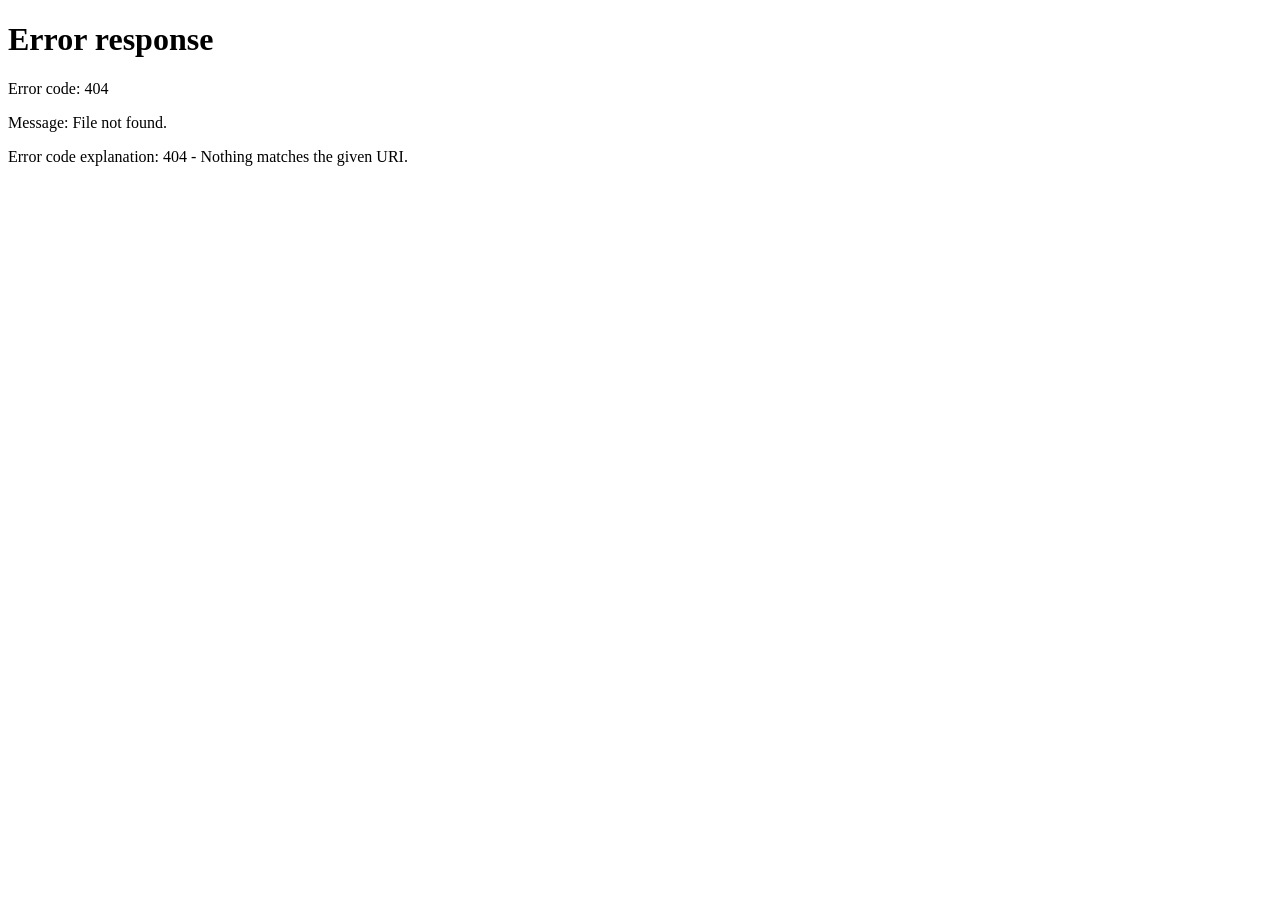
==== commit fd1ef329: "update thief detection" ====
--- a/static/index.html
+++ b/static/index.html
@@ -1,6 +1,7 @@
 <!DOCTYPE html>
 <html lang="tr">
 <head>
+    <script src="/static/auth-client.js?v=2"></script>
     <meta charset="UTF-8">
     <meta name="viewport" content="width=device-width, initial-scale=1.0">
     <title>GateGuard — Kaçak Araç Tespit Sistemi</title>
@@ -8,6 +9,12 @@
     <link rel="icon" type="image/x-icon" href="/static/favicon.ico">
     <script src="/static/tailwind.js"></script>
     <style>
+        /* Accessibility: bigger base type for non-technical operators. Tailwind
+           text-*/spacing are rem-based, so raising the root scales the whole UI
+           proportionally; arbitrary px sizes are floored to a legible minimum. */
+        html { font-size: 17px; }
+        [class*="text-[10px]"] { font-size: 12px !important; }
+        [class*="text-[11px]"] { font-size: 13px !important; }
         @keyframes alarm-banner-flash {
             0%,100%{background:linear-gradient(to right,rgba(127,29,29,.95),rgba(15,23,42,.95),rgba(127,29,29,.95))}
             50%{background:linear-gradient(to right,rgba(220,38,38,.95),rgba(69,10,10,.95),rgba(220,38,38,.95))}
@@ -50,28 +57,81 @@
         .gg-version{font-size:9px;font-weight:700;letter-spacing:.08em;color:#64748b;text-transform:uppercase;padding:2px 6px;border-radius:4px;background:rgba(148,163,184,.08);border:1px solid rgba(148,163,184,.1)}
 
         .dir-entry{color:#4ade80} .dir-exit{color:#f97316} .dir-unknown{color:#6b7280}
+
+        /* ── Light theme overrides — applied when body has class "light-theme" ── */
+        body.light-theme{background:#f3f4f6 !important;color:#0f172a !important}
+        body.light-theme .gg-nav{background:linear-gradient(180deg,#ffffff,#f8fafc) !important;box-shadow:0 1px 0 rgba(0,0,0,.04),0 4px 18px -8px rgba(0,0,0,.15) !important}
+        body.light-theme .gg-nav h1{color:#0f172a !important}
+        body.light-theme .gg-tabs{background:rgba(241,245,249,.8) !important;border-color:rgba(0,0,0,.08) !important}
+        body.light-theme .tab-btn{color:#475569 !important}
+        body.light-theme .tab-btn:hover{background:rgba(0,0,0,.04) !important;color:#0f172a !important}
+        body.light-theme .tab-btn.active{background:linear-gradient(135deg,rgba(34,211,238,.18),rgba(59,130,246,.18)) !important;color:#0f172a !important}
+        body.light-theme .nav-icon{background:#f1f5f9 !important;border-color:rgba(0,0,0,.08) !important;color:#334155 !important}
+        body.light-theme .nav-icon:hover{background:#e2e8f0 !important;color:#0f172a !important}
+        body.light-theme .ws-pill{background:#f1f5f9 !important;border-color:rgba(0,0,0,.08) !important;color:#334155 !important}
+        body.light-theme .gg-version{background:rgba(0,0,0,.04) !important;color:#64748b !important;border-color:rgba(0,0,0,.08) !important}
+        body.light-theme [class*="bg-gray-950"]{background:#f3f4f6 !important;color:#0f172a !important}
+        body.light-theme [class*="bg-gray-900"]:not(.gg-nav){background:#ffffff !important;color:#0f172a !important}
+        body.light-theme [class*="bg-gray-800"]{background:#f1f5f9 !important;color:#0f172a !important}
+        body.light-theme [class*="border-gray-800"]{border-color:#e2e8f0 !important}
+        body.light-theme [class*="border-gray-700"]{border-color:#cbd5e1 !important}
+        body.light-theme [class*="text-gray-300"]{color:#1f2937 !important}
+        body.light-theme [class*="text-gray-400"]{color:#475569 !important}
+        body.light-theme [class*="text-gray-500"]{color:#64748b !important}
+        body.light-theme [class*="text-gray-600"]{color:#94a3b8 !important}
+        body.light-theme input,body.light-theme select,body.light-theme textarea{background:#ffffff !important;color:#0f172a !important;border-color:#cbd5e1 !important}
+        body.light-theme thead.bg-gray-900{background:#f8fafc !important}
+        /* ── Visibility: white headings/values would vanish on a light bg ── */
+        body.light-theme [class*="text-white"],body.light-theme [class*="text-gray-100"],body.light-theme [class*="text-gray-200"]{color:#0f172a !important}
+        /* …but keep text white ONLY on solid-colored buttons that explicitly use
+           text-white (NOT on gray tiles whose hover:bg-*-900 would falsely match) */
+        body.light-theme a[class*="text-white"][class*="bg-"]:not([class*="bg-gray"]),body.light-theme button[class*="text-white"][class*="bg-"]:not([class*="bg-gray"]){color:#ffffff !important}
+        body.light-theme #alarm-overlay,body.light-theme #alarm-overlay *{color:#ffffff !important}
+        /* Darken pale accent text so status colors stay readable on white */
+        body.light-theme [class*="text-cyan-400"],body.light-theme [class*="text-cyan-300"]{color:#0e7490 !important}
+        body.light-theme [class*="text-green-400"],body.light-theme [class*="text-green-300"],body.light-theme [class*="text-emerald-400"]{color:#15803d !important}
+        body.light-theme [class*="text-red-400"],body.light-theme [class*="text-red-300"]{color:#dc2626 !important}
+        body.light-theme [class*="text-amber-400"],body.light-theme [class*="text-amber-300"],body.light-theme [class*="text-yellow-400"]{color:#b45309 !important}
+        body.light-theme [class*="text-blue-400"],body.light-theme [class*="text-blue-300"]{color:#2563eb !important}
+        /* ── Cards & tiles: dark gradients / deep tints → clean light surfaces ── */
+        body.light-theme [class*="from-gray-900"]{background-image:none !important;background-color:#ffffff !important;border-color:#e2e8f0 !important}
+        body.light-theme [class*="bg-green-950"],body.light-theme [class*="bg-emerald-950"]{background:#dcfce7 !important}
+        body.light-theme [class*="bg-red-950"]{background:#fee2e2 !important}
+        body.light-theme [class*="bg-amber-950"],body.light-theme [class*="bg-yellow-950"]{background:#fef3c7 !important}
+        body.light-theme [class*="bg-cyan-950"],body.light-theme [class*="bg-blue-950"]{background:#cffafe !important}
+        body.light-theme [class*="border-green-900"],body.light-theme [class*="border-emerald-900"]{border-color:#86efac !important}
+        body.light-theme [class*="border-red-900"]{border-color:#fca5a5 !important}
+        body.light-theme [class*="border-amber-900"],body.light-theme [class*="border-yellow-900"]{border-color:#fcd34d !important}
+        body.light-theme [class*="border-cyan-900"],body.light-theme [class*="border-blue-900"]{border-color:#67e8f9 !important}
+        /* Status pills / small chips on cards */
+        body.light-theme [class*="bg-gray-800/30"]{background:#f1f5f9 !important}
+        /* Decorative blur orbs add noise on a light bg — hide them */
+        body.light-theme [class*="blur-3xl"]{display:none !important}
+        /* Camera grid tiles stay readable */
+        body.light-theme [class*="bg-black"]{background:#0f172a !important}
     </style>
 </head>
 <body class="bg-gray-950 text-gray-100 min-h-screen select-none">
 
-<!-- ====== ALARM BANNER (top sticky, compact) ====== -->
-<div id="alarm-overlay" class="hidden fixed top-0 left-0 right-0 z-50 alarm-banner-bg border-b-4 border-red-500 shadow-2xl">
-    <div class="max-w-6xl mx-auto px-4 py-3 flex items-center gap-4">
+<!-- ====== ALARM BANNER (top, large + glanceable for a guardhouse) ====== -->
+<div id="alarm-overlay" role="alert" aria-live="assertive"
+     class="hidden fixed top-0 left-0 right-0 z-50 alarm-banner-bg border-b-[6px] border-red-500 shadow-2xl">
+    <div class="max-w-7xl mx-auto px-5 py-5 flex items-center gap-5">
         <!-- Left: icon + labels -->
-        <div class="flex items-center gap-3 flex-shrink-0">
-            <div class="text-3xl alarm-pulse">🚨</div>
+        <div class="flex items-center gap-4 flex-shrink-0">
+            <div class="text-5xl md:text-6xl alarm-pulse">🚨</div>
             <div>
-                <div class="text-red-400 text-xs font-bold uppercase tracking-wider">KAÇAK GEÇİŞ</div>
-                <div class="text-gray-400 text-[10px]">Yetkisiz araç tespit edildi</div>
+                <div class="text-red-300 text-base md:text-xl font-black uppercase tracking-widest">KAÇAK GEÇİŞ</div>
+                <div class="text-gray-300 text-xs md:text-sm">Yetkisiz araç tespit edildi</div>
             </div>
         </div>
 
         <!-- Middle: plate info -->
-        <div class="flex items-center gap-3 flex-1 min-w-0">
-            <img id="alarm-screenshot" class="w-20 h-14 object-cover rounded border-2 border-red-500 flex-shrink-0 hidden cursor-pointer" alt="" onclick="fotoAc(this.src, document.getElementById('alarm-plate').textContent, document.getElementById('alarm-time').textContent, currentAlarmDir)">
+        <div class="flex items-center gap-4 flex-1 min-w-0">
+            <img id="alarm-screenshot" class="w-32 h-24 md:w-48 md:h-32 object-cover rounded-lg border-2 border-red-400 flex-shrink-0 hidden cursor-pointer" alt="" onclick="fotoAc(this.src, document.getElementById('alarm-plate').textContent, document.getElementById('alarm-time').textContent, currentAlarmDir)">
             <div class="min-w-0">
-                <p id="alarm-plate" class="text-3xl font-mono font-black text-white leading-tight truncate"></p>
-                <p class="text-xs text-gray-400 flex items-center gap-2">
+                <p id="alarm-plate" class="text-5xl md:text-7xl font-mono font-black text-white leading-none truncate tracking-wider"></p>
+                <p class="text-sm md:text-lg text-gray-200 flex items-center gap-3 mt-1">
                     <span id="alarm-dir"></span>
                     <span>·</span>
                     <span id="alarm-time"></span>
@@ -79,12 +139,34 @@
             </div>
         </div>
 
-        <!-- Right: silence button -->
-        <button onclick="susturAlarm()" class="bg-red-600 hover:bg-red-700 text-white font-black py-3 px-6 rounded-xl transition-all transform hover:scale-105 active:scale-95 shadow-lg uppercase tracking-wider text-sm flex-shrink-0 flex items-center gap-2 alarm-btn-pulse">
-            <span class="text-xl">🔇</span>
-            <span>SUSTUR</span>
-        </button>
+        <!-- Right: silence button (large touch target) + klavye ipucu -->
+        <div class="flex flex-col items-center gap-2 flex-shrink-0">
+            <button onclick="susturAlarm()" aria-label="Alarmı sustur"
+                    class="bg-red-600 hover:bg-red-700 text-white font-black py-5 px-8 md:px-12 rounded-2xl transition-all transform hover:scale-105 active:scale-95 shadow-lg uppercase tracking-widest text-xl md:text-2xl flex items-center gap-3 alarm-btn-pulse"
+                    style="min-height:64px">
+                <span class="text-3xl">🔇</span>
+                <span>SUSTUR</span>
+            </button>
+            <div class="flex items-center gap-1.5 text-[11px] md:text-xs text-red-200/90 font-semibold whitespace-nowrap">
+                <kbd class="px-2 py-0.5 rounded-md bg-white/15 border border-white/30 font-mono shadow-sm">Boşluk</kbd>
+                <span class="text-red-300/70">veya</span>
+                <kbd class="px-2 py-0.5 rounded-md bg-white/15 border border-white/30 font-mono shadow-sm">Enter</kbd>
+                <span>ile sustur</span>
+            </div>
+        </div>
     </div>
+</div>
+
+<!-- ====== SES ETKİNLEŞTİR (browser autoplay gesture) ====== -->
+<!-- Browsers block alarm audio until the user interacts with the page once.
+     On an unattended kiosk the first siren would be silent — so we ask the
+     guard to click once at the start of the shift to unlock sound. -->
+<div id="audio-enable-bar" class="hidden fixed bottom-4 left-1/2 -translate-x-1/2 z-[55]">
+    <button onclick="sesEtkinlestir()"
+            class="bg-amber-500 hover:bg-amber-400 text-black font-bold py-3 px-6 rounded-full shadow-2xl flex items-center gap-2 animate-pulse text-base">
+        <span class="text-xl">🔔</span>
+        <span>Alarm sesini etkinleştirmek için tıklayın</span>
+    </button>
 </div>
 
 <!-- ====== HEADER ====== -->
@@ -97,7 +179,7 @@
                 <h1 class="text-[15px] font-bold tracking-tight text-white">GateGuard</h1>
                 <span class="gg-version">v1.0</span>
             </div>
-            <div class="flex items-center gap-1.5 text-[10px] text-gray-500">
+            <div class="flex items-center gap-1.5 text-xs font-semibold text-gray-300">
                 <span id="status-dot" class="status-led"></span>
                 <span id="status-text">Sistem aktif</span>
             </div>
@@ -110,23 +192,130 @@
         <button class="tab-btn" onclick="tabDegistir('canli')"><span class="tab-ico">📡</span><span>Canlı</span></button>
         <button class="tab-btn" onclick="tabDegistir('gecmis')"><span class="tab-ico">📋</span><span>Geçmiş</span></button>
         <button class="tab-btn" onclick="tabDegistir('galeri')"><span class="tab-ico">📸</span><span>Galeri</span></button>
+        <button class="tab-btn" onclick="tabDegistir('yonetim')"><span class="tab-ico">⚙️</span><span>Yönetim</span></button>
     </nav>
 
     <!-- Actions -->
     <div class="flex items-center gap-2">
-        <div id="ws-badge" class="ws-pill" title="WebSocket bağlantı durumu">
+        <div id="ws-badge" class="ws-pill" title="Sunucu bağlantı durumu">
             <span id="ws-dot" class="ws-dot warn"></span>
             <span id="ws-status">Bağlanıyor</span>
         </div>
         <div class="nav-divider"></div>
         <a href="/camera-test" title="Kamera testi" class="nav-icon">📹</a>
-        <a href="/alpr-test" title="ALPR / plaka testi" class="nav-icon">🔬</a>
-        <a href="/night-watch" title="Gece izleme (Modül 2)" class="nav-icon">🌙</a>
-        <button onclick="senkronizeEt()" title="MDB senkronize et" class="nav-icon">🔄</button>
+        <a href="/alpr-test" title="Plaka okuma testi" class="nav-icon">🔬</a>
+        <a href="/zone-playground" title="Bölge test alanı (kayıttan bölge çiz & test et)" class="nav-icon">🗺️</a>
+        <a href="/night-watch" title="Gece izleme" class="nav-icon">🌙</a>
+        <a href="/intrusion-history" title="Kaçak kayıtları (kanıt foto + video, tarih filtreli)" class="nav-icon">🗂️</a>
+        <button onclick="temaDegistir()" title="Tema değiştir" class="nav-icon" id="tema-btn">🌙</button>
+        <button onclick="kisayolGoster()" title="Klavye kısayolları (?)" class="nav-icon">⌨</button>
+        <button onclick="senkronizeEt()" title="MDB senkronize et (R)" class="nav-icon">🔄</button>
         <div class="nav-divider"></div>
+        <div class="nav-divider"></div>
+        <!-- User menu -->
+        <div class="relative">
+            <button onclick="kullaniciMenuToggle()" id="user-btn" title="Kullanıcı menüsü"
+                    class="nav-icon flex items-center gap-1.5" style="width:auto;padding:0 10px">
+                <span id="user-avatar" class="w-5 h-5 rounded-full bg-cyan-700 text-[10px] font-bold flex items-center justify-center">?</span>
+                <span id="user-name" class="text-xs font-semibold hidden sm:inline">—</span>
+                <span class="text-[10px] opacity-60">▾</span>
+            </button>
+            <div id="user-menu" class="hidden absolute right-0 top-full mt-1 bg-gray-900 border border-gray-700 rounded-xl shadow-2xl min-w-[200px] py-1 z-50">
+                <div class="px-3 py-2 border-b border-gray-800">
+                    <div id="menu-name" class="text-sm font-semibold">—</div>
+                    <div id="menu-role" class="text-[10px] text-gray-500">—</div>
+                </div>
+                <button onclick="parolaDegistirAc()" class="w-full text-left px-3 py-2 text-sm hover:bg-gray-800 flex items-center gap-2">🔑 Parolayı Değiştir</button>
+                <button id="menu-users-btn" onclick="kullaniciYonetimAc()" class="w-full text-left px-3 py-2 text-sm hover:bg-gray-800 flex items-center gap-2 hidden">👥 Kullanıcı Yönetimi</button>
+                <div class="border-t border-gray-800"></div>
+                <button onclick="ggLogout()" class="w-full text-left px-3 py-2 text-sm hover:bg-red-900/40 text-red-300 flex items-center gap-2">🚪 Çıkış Yap</button>
+            </div>
+        </div>
         <button onclick="kapatmaOnay()" title="Uygulamayı kapat" class="nav-icon danger">⏻</button>
     </div>
 </header>
+
+<!-- ====== ŞİFRE DEĞİŞTİR MODAL ====== -->
+<div id="pw-modal" class="hidden fixed inset-0 z-[60] bg-black/80 flex items-center justify-center" onclick="if(event.target===this)this.classList.add('hidden')">
+    <div class="bg-gray-900 border border-gray-700 rounded-2xl p-6 max-w-sm w-full mx-4">
+        <h3 class="text-lg font-bold mb-3">🔑 Parolayı Değiştir</h3>
+        <form onsubmit="return parolaDegistir(event)" class="space-y-3">
+            <div>
+                <label class="text-xs text-gray-400 block mb-1">Mevcut Parola</label>
+                <input id="pw-current" type="password" autocomplete="current-password" required
+                       class="w-full bg-gray-800 border border-gray-700 rounded px-3 py-2 text-sm">
+            </div>
+            <div>
+                <label class="text-xs text-gray-400 block mb-1">Yeni Parola</label>
+                <input id="pw-new" type="password" autocomplete="new-password" minlength="6" required
+                       class="w-full bg-gray-800 border border-gray-700 rounded px-3 py-2 text-sm">
+            </div>
+            <div>
+                <label class="text-xs text-gray-400 block mb-1">Yeni Parola (Tekrar)</label>
+                <input id="pw-new2" type="password" autocomplete="new-password" minlength="6" required
+                       class="w-full bg-gray-800 border border-gray-700 rounded px-3 py-2 text-sm">
+            </div>
+            <div id="pw-err" class="hidden bg-red-950/40 border border-red-900/50 text-red-300 text-xs rounded px-2 py-1.5"></div>
+            <div class="flex gap-2 pt-2">
+                <button type="button" onclick="document.getElementById('pw-modal').classList.add('hidden')"
+                        class="flex-1 bg-gray-700 hover:bg-gray-600 text-white py-2 rounded">İptal</button>
+                <button type="submit" class="flex-1 bg-cyan-600 hover:bg-cyan-500 text-white py-2 rounded font-semibold">Değiştir</button>
+            </div>
+        </form>
+    </div>
+</div>
+
+<!-- ====== KULLANICI YÖNETİMİ MODAL (admin only) ====== -->
+<div id="users-modal" class="hidden fixed inset-0 z-[60] bg-black/80 flex items-center justify-center" onclick="if(event.target===this)this.classList.add('hidden')">
+    <div class="bg-gray-900 border border-gray-700 rounded-2xl max-w-2xl w-full mx-4 max-h-[88vh] overflow-y-auto">
+        <div class="p-4 border-b border-gray-800 flex items-center justify-between sticky top-0 bg-gray-900">
+            <h3 class="text-lg font-bold">👥 Kullanıcı Yönetimi</h3>
+            <button onclick="document.getElementById('users-modal').classList.add('hidden')" class="text-gray-400 hover:text-white text-xl">×</button>
+        </div>
+        <div class="p-4 space-y-3">
+            <button onclick="yeniKullaniciAc()" class="bg-cyan-600 hover:bg-cyan-500 text-white text-sm px-3 py-1.5 rounded">＋ Yeni Kullanıcı</button>
+            <div id="users-list" class="space-y-2"></div>
+        </div>
+    </div>
+</div>
+
+<!-- ====== YENİ KULLANICI MODAL ====== -->
+<div id="new-user-modal" class="hidden fixed inset-0 z-[70] bg-black/80 flex items-center justify-center" onclick="if(event.target===this)this.classList.add('hidden')">
+    <div class="bg-gray-900 border border-gray-700 rounded-2xl p-6 max-w-sm w-full mx-4">
+        <h3 class="text-lg font-bold mb-3">Yeni Kullanıcı</h3>
+        <form onsubmit="return yeniKullaniciKaydet(event)" class="space-y-3">
+            <div>
+                <label class="text-xs text-gray-400 block mb-1">Kullanıcı Adı</label>
+                <input id="nu-username" required minlength="3"
+                       class="w-full bg-gray-800 border border-gray-700 rounded px-3 py-2 text-sm">
+            </div>
+            <div>
+                <label class="text-xs text-gray-400 block mb-1">Ad Soyad (opsiyonel)</label>
+                <input id="nu-fullname"
+                       class="w-full bg-gray-800 border border-gray-700 rounded px-3 py-2 text-sm">
+            </div>
+            <div>
+                <label class="text-xs text-gray-400 block mb-1">Başlangıç Parolası</label>
+                <input id="nu-password" type="text" minlength="6" required
+                       class="w-full bg-gray-800 border border-gray-700 rounded px-3 py-2 text-sm font-mono">
+                <p class="text-[10px] text-gray-500 mt-1">Kullanıcı ilk girişinde değiştirmek zorunda kalacak.</p>
+            </div>
+            <div>
+                <label class="text-xs text-gray-400 block mb-1">Rol</label>
+                <select id="nu-role" class="w-full bg-gray-800 border border-gray-700 rounded px-3 py-2 text-sm">
+                    <option value="operator">Operatör (panel kullanıcısı)</option>
+                    <option value="admin">Yönetici (tam yetki)</option>
+                </select>
+            </div>
+            <div id="nu-err" class="hidden bg-red-950/40 border border-red-900/50 text-red-300 text-xs rounded px-2 py-1.5"></div>
+            <div class="flex gap-2 pt-2">
+                <button type="button" onclick="document.getElementById('new-user-modal').classList.add('hidden')"
+                        class="flex-1 bg-gray-700 hover:bg-gray-600 text-white py-2 rounded">İptal</button>
+                <button type="submit" class="flex-1 bg-cyan-600 hover:bg-cyan-500 text-white py-2 rounded font-semibold">Oluştur</button>
+            </div>
+        </form>
+    </div>
+</div>
 
 <!-- ====== SHUTDOWN CONFIRMATION MODAL ====== -->
 <div id="shutdown-modal" class="hidden fixed inset-0 z-[60] bg-black/80 flex items-center justify-center" onclick="if(event.target===this)this.classList.add('hidden')">
@@ -154,6 +343,24 @@
 <div id="tab-ozet" class="h-[calc(100vh-48px)] overflow-y-auto bg-gray-950">
     <div class="max-w-7xl mx-auto p-5 space-y-5">
 
+        <!-- ── Live camera wall (en üstte, belirgin) ── -->
+        <div class="bg-gray-900 border border-gray-800 rounded-2xl p-4">
+            <div class="flex items-center justify-between mb-3">
+                <h3 class="text-lg font-bold flex items-center gap-2">📺 Canlı Kameralar
+                    <span class="text-[11px] font-normal text-gray-500">· düzenlemek için bir kameraya tıklayın</span>
+                </h3>
+                <div class="flex items-center gap-3">
+                    <span id="grid-status" class="text-[11px] text-gray-500">—</span>
+                    <button onclick="canliGridYenile(true)" class="text-xs text-cyan-400 hover:text-cyan-300">↻ Yenile</button>
+                </div>
+            </div>
+            <div id="canli-grid" class="grid grid-cols-1 sm:grid-cols-2 lg:grid-cols-3 gap-4">
+                <div class="col-span-full text-center py-8 text-gray-600 text-sm">
+                    Kamera bulunamadı. <a href="/cameras" class="text-cyan-400 hover:underline">Kamera ekle →</a>
+                </div>
+            </div>
+        </div>
+
         <!-- ── Two big module cards ── -->
         <div class="grid grid-cols-1 lg:grid-cols-2 gap-4">
 
@@ -164,7 +371,7 @@
                     <div class="flex items-center gap-3">
                         <div class="text-3xl">🚗</div>
                         <div>
-                            <h2 class="font-bold text-base">Modül 1 — Kaçak Araç Tespiti</h2>
+                            <h2 class="font-bold text-base">Kaçak Araç Tespiti <span class="text-[10px] font-mono text-gray-500 font-normal align-middle">Modül 1</span></h2>
                             <p class="text-xs text-gray-500">Plaka tanıma · Bariyer kamerası</p>
                         </div>
                     </div>
@@ -215,7 +422,7 @@
                     <div class="flex items-center gap-3">
                         <div class="text-3xl">👤</div>
                         <div>
-                            <h2 class="font-bold text-base">Modül 2 — Kaçak İnsan Tespiti</h2>
+                            <h2 class="font-bold text-base">Kaçak İnsan Tespiti <span class="text-[10px] font-mono text-gray-500 font-normal align-middle">Modül 2</span></h2>
                             <p class="text-xs text-gray-500">Yapay zeka · Çoklu kamera</p>
                         </div>
                     </div>
@@ -239,7 +446,7 @@
 
                 <div class="mt-3 flex items-center gap-2 text-xs flex-wrap">
                     <span id="m2-night" class="px-2 py-1 rounded bg-gray-800 border border-gray-700">—</span>
-                    <span id="m2-shadow" class="px-2 py-1 rounded bg-gray-800 border border-gray-700 hidden">SHADOW MOD</span>
+                    <span id="m2-shadow" class="px-2 py-1 rounded bg-amber-900/40 border border-amber-700/50 text-amber-300 hidden" title="Sistem izliyor ve olay kaydediyor ama fiziksel siren ÇALMAZ.">TEST MODU · siren çalmaz</span>
                     <span id="m2-window" class="text-gray-500 font-mono">—</span>
                 </div>
 
@@ -258,15 +465,42 @@
                     </label>
                 </div>
 
+                <!-- ── Alarm ötme süresi ── -->
+                <div class="mt-3 p-3 rounded-xl border border-gray-800 bg-gray-800/30 flex items-center justify-between gap-3">
+                    <div class="min-w-0">
+                        <div class="text-sm font-semibold flex items-center gap-2">
+                            <span>⏱️</span>
+                            <span>Alarm Ötme Süresi</span>
+                        </div>
+                        <p class="text-[11px] text-gray-500 mt-0.5">Alarm bu süre kadar çalar, sonra otomatik susar. SUSTUR her zaman anında durdurur.</p>
+                    </div>
+                    <div class="flex items-center gap-2 flex-shrink-0">
+                        <input id="alarm-sure-input" type="number" min="3" max="120" step="1"
+                               onchange="alarmSuresiKaydet(this.value)"
+                               class="w-20 bg-gray-900 border border-gray-700 rounded-lg px-3 py-2 text-right text-sm font-mono text-white focus:outline-none focus:border-cyan-500">
+                        <span class="text-sm text-gray-400">sn</span>
+                    </div>
+                </div>
+
+                <!-- Kamera bazlı geçici sustur (Yönetim sekmesinde de var) -->
+                <div id="m2-cam-toggles" class="mt-3 space-y-2"></div>
+
                 <div id="m2-disabled" class="hidden mt-4 p-3 bg-gray-800/40 border border-gray-700 rounded-lg text-xs text-gray-400">
                     Bu modül kapalı. Etkinleştirmek için <code class="text-cyan-400">.env</code>'de <code class="text-cyan-400">ENABLE_INTRUSION_MODULE=true</code> yapın.
                 </div>
 
-                <button onclick="window.location.href='/night-watch'" class="mt-4 w-full bg-gray-800 hover:bg-gray-700 text-sm py-2 rounded-lg transition flex items-center justify-center gap-2">
-                    🌙 Gece İzleme →
-                </button>
-            </div>
-        </div>
+                <div class="mt-4 grid grid-cols-2 gap-2">
+                    <button onclick="window.location.href='/night-watch'" class="bg-gray-800 hover:bg-gray-700 text-sm py-2 rounded-lg transition flex items-center justify-center gap-2">
+                        🌙 Gece İzleme
+                    </button>
+                    <button onclick="window.location.href='/intrusion-history'" class="bg-gray-800 hover:bg-gray-700 text-sm py-2 rounded-lg transition flex items-center justify-center gap-2">
+                        🗂️ Kaçak Kayıtları
+                    </button>
+                </div>
+            </div>
+        </div>
+
+        <!-- (Canlı Kameralar en üste taşındı) -->
 
         <!-- ── Charts row ── -->
         <div class="grid grid-cols-1 lg:grid-cols-3 gap-4">
@@ -373,7 +607,18 @@
             <span id="passage-count" class="text-xs text-gray-500 font-mono">0</span>
         </div>
         <div id="passages-list" class="flex-1 overflow-y-auto p-2 space-y-1">
-            <div class="text-center py-20 text-gray-600 text-sm">🚗 Araç geçişleri burada görünecek</div>
+            <div id="passages-empty" class="text-center py-16 px-4">
+                <div class="text-6xl mb-3 opacity-30">🚗</div>
+                <p class="text-gray-400 font-semibold">Henüz geçiş yok</p>
+                <p class="text-xs text-gray-600 mt-2 max-w-xs mx-auto">
+                    Sistem aktif. Bir araç bariyere yaklaştığında plaka burada görünecek
+                    ve yetkili olup olmadığı kontrol edilecek.
+                </p>
+                <div class="mt-4 inline-flex items-center gap-1.5 text-[11px] text-green-400">
+                    <span class="w-1.5 h-1.5 rounded-full bg-green-500 animate-pulse"></span>
+                    Bekleniyor…
+                </div>
+            </div>
         </div>
     </div>
     <!-- Sağ — Alarm + İstatistik -->
@@ -438,18 +683,31 @@
                 <option value="false">Kaçak</option>
             </select>
         </div>
-        <div>
+        <div class="relative">
             <label class="text-xs text-gray-500 block mb-1">Plaka Ara</label>
-            <input type="text" id="f-plate" placeholder="34ABC..." class="bg-gray-800 border border-gray-700 rounded px-2 py-1 text-sm w-28">
+            <input type="text" id="f-plate" placeholder="34ABC..." autocomplete="off"
+                   oninput="plakaOnerileri(this.value)" onfocus="plakaOnerileri(this.value)" onblur="setTimeout(()=>document.getElementById('plate-suggest').classList.add('hidden'),200)"
+                   class="bg-gray-800 border border-gray-700 rounded px-2 py-1 text-sm w-32">
+            <div id="plate-suggest" class="hidden absolute top-full left-0 mt-1 z-30 bg-gray-900 border border-gray-700 rounded-lg shadow-2xl min-w-[260px] max-h-72 overflow-y-auto"></div>
         </div>
         <button onclick="gecmisAra()" class="bg-cyan-700 hover:bg-cyan-600 text-white text-sm px-4 py-1.5 rounded-lg transition">Filtrele</button>
+        <button onclick="gecmisCSV()" class="bg-gray-800 hover:bg-gray-700 text-white text-sm px-3 py-1.5 rounded-lg transition border border-gray-700" title="Görünen sonuçları CSV olarak indir">⬇ CSV</button>
         <span id="gecmis-count" class="text-xs text-gray-500 ml-auto"></span>
     </div>
+
+    <!-- Bulk action bar (görünür sadece seçim varken) -->
+    <div id="bulk-bar" class="hidden px-4 py-2 bg-cyan-950/40 border-b border-cyan-800 flex items-center gap-3 text-sm">
+        <span id="bulk-count" class="font-semibold text-cyan-300">0 seçildi</span>
+        <button onclick="bulkSil()" class="bg-red-700 hover:bg-red-600 text-white px-3 py-1 rounded text-xs">🗑 Sil</button>
+        <button onclick="bulkSecimTemizle()" class="text-gray-400 hover:text-gray-200 text-xs ml-auto">Seçimi temizle</button>
+    </div>
+
     <!-- Tablo -->
     <div class="flex-1 overflow-y-auto">
         <table class="w-full text-sm">
             <thead class="bg-gray-900 sticky top-0">
                 <tr class="text-left text-xs text-gray-500 uppercase">
+                    <th class="px-3 py-2 w-8"><input type="checkbox" id="bulk-all" onchange="bulkTumunuSec(this.checked)"></th>
                     <th class="px-4 py-2">Tarih/Saat</th>
                     <th class="px-4 py-2">Plaka</th>
                     <th class="px-4 py-2">Yön</th>
@@ -489,6 +747,84 @@
     </div>
 </div>
 
+<!-- ====== TAB: YÖNETİM (modül kontrol merkezi) ====== -->
+<div id="tab-yonetim" class="hidden h-[calc(100vh-48px)] overflow-y-auto bg-gray-950">
+    <div class="max-w-5xl mx-auto p-4 space-y-4">
+        <div class="flex items-center justify-between">
+            <h2 class="text-lg font-bold flex items-center gap-2">⚙️ Modül Yönetimi</h2>
+            <button onclick="yonetimYukle()" class="text-xs text-cyan-400 hover:text-cyan-300">↻ Yenile</button>
+        </div>
+
+        <div class="grid grid-cols-1 lg:grid-cols-2 gap-4">
+            <!-- ── Modül 1: Plaka Tanıma ── -->
+            <div class="bg-gray-900 border border-gray-800 rounded-2xl p-4">
+                <div class="flex items-center justify-between mb-3">
+                    <h3 class="text-base font-bold flex items-center gap-2">🚗 Plaka Tanıma <span class="text-[10px] font-mono text-gray-500">Modül 1</span></h3>
+                    <span id="yon-m1-status" class="text-xs px-2 py-1 rounded-full bg-gray-800 border border-gray-700">—</span>
+                </div>
+                <div class="space-y-2 text-sm">
+                    <div class="flex justify-between items-center"><span class="text-gray-500">Kamera:</span><span id="yon-m1-cam" class="text-gray-300">—</span></div>
+                    <div class="flex justify-between items-center"><span class="text-gray-500">Plaka veritabanı:</span><span id="yon-m1-vehicle" class="text-gray-300 font-mono">—</span></div>
+                    <div class="flex justify-between items-center"><span class="text-gray-500">Son senkron:</span><span id="yon-m1-sync" class="text-gray-300 text-xs">—</span></div>
+                </div>
+                <div class="grid grid-cols-2 gap-2 mt-4">
+                    <button onclick="senkronizeEt()" class="bg-gray-800 hover:bg-gray-700 text-sm py-2 rounded-lg transition">🔄 MDB Sync</button>
+                    <button onclick="tabDegistir('gecmis')" class="bg-gray-800 hover:bg-gray-700 text-sm py-2 rounded-lg transition">📋 Geçişler</button>
+                    <a href="/alpr-test" class="bg-gray-800 hover:bg-gray-700 text-sm py-2 rounded-lg text-center transition">🔬 Plaka Testi</a>
+                    <a href="/camera-test" class="bg-gray-800 hover:bg-gray-700 text-sm py-2 rounded-lg text-center transition">📹 Kamera Testi</a>
+                </div>
+            </div>
+
+            <!-- ── Modül 2: Hırsızlık Tespiti ── -->
+            <div class="bg-gray-900 border border-gray-800 rounded-2xl p-4">
+                <div class="flex items-center justify-between mb-3">
+                    <h3 class="text-base font-bold flex items-center gap-2">🛡️ Hırsızlık Tespiti <span class="text-[10px] font-mono text-gray-500">Modül 2</span></h3>
+                    <span id="yon-m2-status" class="text-xs px-2 py-1 rounded-full bg-gray-800 border border-gray-700">—</span>
+                </div>
+
+                <!-- Ana şalter (global) -->
+                <div id="yon-m2-master" class="p-3 rounded-xl border border-gray-800 bg-gray-800/30 flex items-center justify-between gap-3">
+                    <div class="min-w-0">
+                        <div class="text-sm font-semibold flex items-center gap-2"><span id="yon-master-icon">🔔</span><span>Tüm Alarmlar (Ana Şalter)</span></div>
+                        <p class="text-[11px] text-gray-500 mt-0.5">Kapatılırsa hiçbir kamera siren çalmaz. Olaylar yine kaydedilir.</p>
+                    </div>
+                    <label class="inline-flex items-center cursor-pointer flex-shrink-0">
+                        <input id="yon-master-checkbox" type="checkbox" class="sr-only peer" onchange="alarmToggleSet(this.checked)">
+                        <div class="relative w-12 h-6 bg-gray-700 rounded-full peer-checked:bg-green-600 transition-colors after:content-[''] after:absolute after:top-0.5 after:left-0.5 after:bg-white after:rounded-full after:h-5 after:w-5 after:transition-all peer-checked:after:translate-x-6"></div>
+                    </label>
+                </div>
+
+                <!-- Kamera bazlı geçici sustur -->
+                <div class="mt-4">
+                    <div class="text-[10px] text-gray-500 uppercase tracking-wide mb-2">Kamera Bazlı Alarm — geçici aç/kapa</div>
+                    <div id="yon-cam-toggles" class="space-y-2">
+                        <div class="text-xs text-gray-500 py-1">Yükleniyor…</div>
+                    </div>
+                </div>
+
+                <div class="grid grid-cols-2 gap-2 mt-4">
+                    <a href="/night-watch" class="bg-gray-800 hover:bg-gray-700 text-sm py-2 rounded-lg text-center transition">🌙 Gece İzleme</a>
+                    <a href="/intrusion-test" class="bg-gray-800 hover:bg-gray-700 text-sm py-2 rounded-lg text-center transition">🧪 İnsan Testi</a>
+                    <a href="/zone-playground" class="bg-gray-800 hover:bg-gray-700 text-sm py-2 rounded-lg text-center transition">🗺️ Bölge Test</a>
+                    <a href="/cameras" class="bg-gray-800 hover:bg-gray-700 text-sm py-2 rounded-lg text-center transition">⚙️ Kameralar</a>
+                </div>
+            </div>
+        </div>
+
+        <!-- ── Sistem sağlığı ── -->
+        <div class="bg-gray-900 border border-gray-800 rounded-2xl p-4">
+            <div class="flex items-center justify-between mb-3">
+                <h3 class="text-sm font-bold">🩺 Sistem Sağlığı</h3>
+                <span id="yon-health-overall" class="text-xs px-2 py-1 rounded-full bg-gray-800 border border-gray-700">—</span>
+            </div>
+            <div id="yon-health" class="grid grid-cols-2 sm:grid-cols-4 gap-2 text-sm">
+                <div class="col-span-full text-gray-500">Yükleniyor…</div>
+            </div>
+            <div id="yon-health-issues" class="mt-3 space-y-1 text-xs"></div>
+        </div>
+    </div>
+</div>
+
 <!-- Foto Modal -->
 <div id="foto-modal" class="hidden fixed inset-0 z-40 bg-black/80 flex items-center justify-center" onclick="this.classList.add('hidden')">
     <div class="max-w-3xl w-full mx-4 bg-gray-900 rounded-xl overflow-hidden border border-gray-700" onclick="event.stopPropagation()">
@@ -503,6 +839,48 @@
     </div>
 </div>
 
+<!-- Prominent intrusion alarm overlay (live intruder detection) -->
+<div id="intr-overlay" class="hidden fixed inset-0 z-[80] bg-black/85 flex items-center justify-center p-4"
+     onclick="if(event.target===this) intrusionKapat()">
+    <div class="w-full max-w-3xl rounded-2xl overflow-hidden border-2 border-red-500 bg-gray-900 shadow-2xl"
+         style="box-shadow:0 0 0 4px rgba(220,38,38,.25), 0 20px 60px rgba(0,0,0,.6)">
+        <div id="intr-head" class="bg-red-600 text-white px-5 py-3 flex items-center justify-between">
+            <div class="flex items-center gap-3">
+                <span class="text-2xl animate-pulse">🚨</span>
+                <div>
+                    <div class="text-lg font-extrabold leading-tight">KAÇAK TESPİT EDİLDİ</div>
+                    <div id="intr-cam" class="text-sm font-semibold opacity-95">—</div>
+                </div>
+            </div>
+            <button onclick="intrusionKapat()" class="text-white/90 hover:text-white text-2xl px-2 leading-none">✕</button>
+        </div>
+        <div class="p-4 grid grid-cols-1 sm:grid-cols-2 gap-3">
+            <div>
+                <div class="text-[11px] text-gray-400 mb-1 flex items-center gap-1.5"><span class="w-2 h-2 rounded-full bg-red-500 animate-pulse"></span> CANLI</div>
+                <img id="intr-live" class="w-full aspect-video object-cover rounded-lg bg-black" alt="canlı görüntü">
+            </div>
+            <div>
+                <div class="text-[11px] text-gray-400 mb-1">📸 TESPİT ANI (kanıt)</div>
+                <img id="intr-proof" class="w-full aspect-video object-cover rounded-lg bg-black cursor-zoom-in"
+                     onclick="if(this.src) window.open(this.src,'_blank')" alt="tespit görüntüsü">
+            </div>
+        </div>
+        <div id="intr-meta" class="px-4 pb-1 text-sm text-gray-300 flex flex-wrap gap-x-4 gap-y-1"></div>
+        <div class="p-4 flex flex-wrap gap-2">
+            <button id="intr-mute" onclick="intrusionSustur()" class="flex-1 min-w-[130px] bg-amber-600 hover:bg-amber-500 text-white font-semibold py-2.5 rounded-lg transition">🔇 Sesi Sustur</button>
+            <a id="intr-big" href="#" class="flex-1 min-w-[130px] bg-purple-700 hover:bg-purple-600 text-white font-semibold py-2.5 rounded-lg transition text-center">🖥️ Büyük İzle</a>
+            <a href="/intrusion-history" class="flex-1 min-w-[130px] bg-gray-700 hover:bg-gray-600 text-white font-semibold py-2.5 rounded-lg transition text-center">🗂️ Kayıtlar</a>
+            <button onclick="intrusionKapat()" class="bg-gray-800 hover:bg-gray-700 text-white py-2.5 px-4 rounded-lg transition">Kapat</button>
+        </div>
+        <div class="px-4 pb-4 -mt-1 flex items-center justify-center gap-1.5 text-[11px] text-gray-400">
+            <kbd class="px-2 py-0.5 rounded-md bg-white/10 border border-white/20 font-mono">Boşluk</kbd>
+            <span class="text-gray-500">veya</span>
+            <kbd class="px-2 py-0.5 rounded-md bg-white/10 border border-white/20 font-mono">Enter</kbd>
+            <span>ile sesi sustur</span>
+        </div>
+    </div>
+</div>
+
 <!-- Toast -->
 <div id="toast-container" class="fixed bottom-4 right-4 space-y-2 z-50"></div>
 
@@ -523,13 +901,38 @@
 let sirenLfoGain = null;
 let currentAlarmDir = '';
 let alarmAutoSilenceTimer = null;
-const ALARM_AUTO_SILENCE_MS = 7000; // 7 seconds
+// Alarm ötme süresi (saniye) — Yönetim > Ayarlar'dan değiştirilebilir.
+// Hem kaçak plaka sireni (loop, otomatik sustur) hem de hırsızlık tonu bunu
+// kullanır. SUSTUR tuşu her zaman anında durdurur.
+const ALARM_SURE_MIN = 3, ALARM_SURE_MAX = 120, ALARM_SURE_VARSAYILAN = 10;
+function alarmSuresiSn() {
+    let v = ALARM_SURE_VARSAYILAN;
+    try {
+        const s = parseInt(localStorage.getItem('gg-alarm-duration'), 10);
+        if (!isNaN(s)) v = s;
+    } catch (e) {}
+    return Math.min(ALARM_SURE_MAX, Math.max(ALARM_SURE_MIN, v));
+}
+function alarmSuresiKaydet(val) {
+    let v = parseInt(val, 10);
+    if (isNaN(v)) v = ALARM_SURE_VARSAYILAN;
+    v = Math.min(ALARM_SURE_MAX, Math.max(ALARM_SURE_MIN, v));
+    try { localStorage.setItem('gg-alarm-duration', String(v)); } catch (e) {}
+    const inp = document.getElementById('alarm-sure-input');
+    if (inp) inp.value = v;                       // clamp'lenmiş değeri geri yaz
+    if (typeof bildirim === 'function') bildirim(`Alarm ötme süresi ${v} sn olarak ayarlandı`, 'basari');
+}
+function alarmSuresiInit() {
+    const inp = document.getElementById('alarm-sure-input');
+    if (inp) inp.value = alarmSuresiSn();
+}
+let _audioPrimed = false;
 
 // ============================================================
 //  TABS
 // ============================================================
 function tabDegistir(tab) {
-    const tabs = ['ozet','canli','gecmis','galeri'];
+    const tabs = ['ozet','canli','gecmis','galeri','yonetim'];
     tabs.forEach(t => {
         const el = document.getElementById('tab-' + t);
         if (el) el.classList.toggle('hidden', t !== tab);
@@ -538,6 +941,7 @@
         btn.classList.toggle('active', tabs[i] === tab);
     });
     if (tab === 'ozet' && typeof ozetYukle === 'function') ozetYukle();
+    if (tab === 'canli' && !gecisler.length) sonGecisleriYukle();
     if (tab === 'gecmis' && !document.getElementById('f-start').value) {
         document.getElementById('f-start').value = new Date().toISOString().slice(0,10);
         document.getElementById('f-end').value = new Date().toISOString().slice(0,10);
@@ -548,6 +952,7 @@
         document.getElementById('g-end').value = new Date().toISOString().slice(0,10);
         galeriYukle();
     }
+    if (tab === 'yonetim') yonetimYukle();
 }
 
 // ============================================================
@@ -557,7 +962,11 @@
 function baglan() {
     const p = location.protocol === 'https:' ? 'wss:' : 'ws:';
     ws = new WebSocket(`${p}//${location.host}/ws`);
-    ws.onopen = () => { reconn = 0; wsDurum('bagli'); durumAl(); istatistikAl(); alarmToggleLoad(); };
+    ws.onopen = () => {
+        reconn = 0; wsDurum('bagli');
+        durumAl(); istatistikAl(); alarmToggleLoad();
+        canliGridYukle(); saglikDurumuGuncelle(); sonGecisleriYukle();
+    };
     ws.onmessage = e => { try { mesajIsle(JSON.parse(e.data)); } catch(err) {} };
     ws.onclose = () => { wsDurum('kopuk'); reconn++; setTimeout(baglan, Math.min(3000*reconn, 30000)); };
     ws.onerror = () => ws.close();
@@ -576,13 +985,26 @@
         // Module 2: show a compact banner on the main dashboard too
         const d = m.data || {};
         const sourceTag = d.source === 'motion' ? ' [HAREKET]' : '';
-        const muteTag = d.alarm_muted ? ' (alarm susturulmuş)' : (d.shadow_mode ? ' (shadow)' : '');
-        const label = `🚨 İZİNSİZ GİRİŞ${sourceTag} — ${d.camera_name || ('Kamera ' + d.camera_id)} · ${d.duration_sec}sn${muteTag}`;
-        bildirim(label, d.alarm_muted || d.shadow_mode ? 'bilgi' : 'hata');
+        const muteTag = d.alarm_muted ? ' (alarm susturulmuş)' : (d.shadow_mode ? ' (test modu — siren çalmaz)' : '');
+        const camLabel = d.camera_name || ('Kamera ' + d.camera_id);
+        const label = `🚨 İZİNSİZ GİRİŞ${sourceTag} — ${camLabel} · ${d.duration_sec}sn${muteTag}`;
+        const isLive = !d.alarm_muted && !d.shadow_mode;
+        bildirim(label, isLive ? 'hata' : 'bilgi');
+        if (isLive) {
+            // Full-screen proof overlay + distinct longer alarm tone + tab flash
+            intrusionAlertGoster(d);
+            intrusionAlarmTone(alarmSuresiSn());
+            titleFlash(`🚨 ${camLabel}`);
+            sistemBildirimi('Kaçak Tespit Edildi', `${camLabel} · ${d.duration_sec}sn`);
+        }
     }
     else if (m.type === 'intrusion_alarm_toggle') {
-        // Sync the UI toggle when changed from another tab
-        alarmToggleApplyUI(m.data?.enabled);
+        // Sync the toggles when changed from another tab/operator
+        alarmStateUygula(m.data);
+    }
+    else if (m.type === 'alarm_hardware_status') {
+        // ESP32 siren up/down banner
+        donanimDurumGoster(m.data || {});
     }
     else if (m.type === 'sync_complete') { bildirim(`Sync: ${m.data.total} plaka`, 'basari'); durumAl(); }
 }
@@ -590,38 +1012,62 @@
 // ============================================================
 //  ALARM ENABLE/DISABLE TOGGLE
 // ============================================================
-async function alarmToggleSet(enabled) {
+// Last known alarm state {enabled (global master), cameras:[{id,name,running,alarm_enabled}]}
+let _alarmState = { enabled: true, cameras: [] };
+
+// enabled: new state. camId: omit/undefined => GLOBAL master; a number => that camera.
+async function alarmToggleSet(enabled, camId) {
+    // Friendly label from the *current* state (before it's replaced).
+    let label = 'Alarm';
+    if (camId !== undefined && camId !== null) {
+        const c = (_alarmState.cameras || []).find(x => x.id === camId);
+        label = (c ? c.name : ('Kamera ' + camId)) + ' alarmı';
+    }
     try {
+        const body = { enabled };
+        if (camId !== undefined && camId !== null) body.camera_id = camId;
         const r = await fetch('/api/intrusion/alarm-toggle', {
             method: 'POST', headers: {'Content-Type':'application/json'},
-            body: JSON.stringify({enabled}),
+            body: JSON.stringify(body),
         });
         if (!r.ok) throw new Error('HTTP ' + r.status);
-        const data = await r.json();
-        alarmToggleApplyUI(data.enabled);
-        bildirim(enabled ? '🔔 Alarm açıldı' : '🔇 Alarm susturuldu', enabled ? 'basari' : 'bilgi');
+        alarmStateUygula(await r.json());
+        bildirim((enabled ? '🔔 ' : '🔇 ') + label + (enabled ? ' açıldı' : ' susturuldu'),
+                 enabled ? 'basari' : 'bilgi');
     } catch (e) {
         bildirim('Toggle hatası: ' + e.message, 'hata');
-        // Revert checkbox state
-        await alarmToggleLoad();
+        await alarmToggleLoad();   // re-sync checkboxes from server
     }
 }
 
 async function alarmToggleLoad() {
     try {
         const r = await fetch('/api/intrusion/alarm-toggle');
-        const data = await r.json();
-        alarmToggleApplyUI(data.enabled);
+        alarmStateUygula(await r.json());
     } catch {}
 }
 
+// Apply the full alarm state to every UI surface (Özet + Yönetim).
+function alarmStateUygula(data) {
+    if (!data) return;
+    if (Array.isArray(data.cameras)) _alarmState = data;
+    alarmToggleApplyUI(data.enabled);
+    alarmCamTogglesCiz(data.cameras || _alarmState.cameras || []);
+}
+
 function alarmToggleApplyUI(enabled) {
-    const cb = document.getElementById('m2-alarm-checkbox');
+    // Global master toggle appears in two places: Özet (#m2-alarm-*) + Yönetim (#yon-master-*)
+    ['m2-alarm-checkbox', 'yon-master-checkbox'].forEach(id => {
+        const cb = document.getElementById(id);
+        if (cb) cb.checked = !!enabled;
+    });
+    const yonIcon = document.getElementById('yon-master-icon');
+    if (yonIcon) yonIcon.textContent = enabled ? '🔔' : '🔇';
+
     const icon = document.getElementById('m2-alarm-icon');
     const help = document.getElementById('m2-alarm-help');
     const row = document.getElementById('m2-alarm-toggle-row');
-    if (!cb) return;
-    cb.checked = !!enabled;
+    if (!icon || !help || !row) return;
     if (enabled) {
         icon.textContent = '🔔';
         help.textContent = 'Tespit anında siren çalar. Olaylar her durumda kaydedilir.';
@@ -629,15 +1075,268 @@
         row.classList.add('border-gray-800','bg-gray-800/30');
     } else {
         icon.textContent = '🔇';
-        help.innerHTML = '<b class="text-amber-400">SUSTURULDU</b> — olaylar kaydediliyor ama siren çalmayacak.';
+        help.innerHTML = '<b class="text-amber-400">TÜMÜ SUSTURULDU</b> — olaylar kaydediliyor ama siren çalmayacak.';
         row.classList.remove('border-gray-800','bg-gray-800/30');
         row.classList.add('border-amber-700/60','bg-amber-950/20');
     }
 }
 
+// Render the per-camera mute toggles into both Özet + Yönetim containers.
+function alarmCamTogglesCiz(cams) {
+    const html = (cams && cams.length)
+        ? cams.map(c => {
+            const on = !!c.alarm_enabled;
+            return `<div class="flex items-center justify-between gap-2 p-2 rounded-lg border ${on ? 'border-gray-800 bg-gray-800/30' : 'border-amber-700/60 bg-amber-950/20'}">
+                <div class="flex items-center gap-2 min-w-0">
+                    <span class="w-2 h-2 rounded-full ${c.running ? 'bg-green-500' : 'bg-gray-600'}" title="${c.running ? 'Çalışıyor' : 'Durdu'}"></span>
+                    <span class="text-sm font-medium truncate">${gv(c.name)}</span>
+                    ${on ? '' : '<span class="text-[10px] text-amber-400 font-bold">SUSTURULDU</span>'}
+                </div>
+                <label class="inline-flex items-center cursor-pointer flex-shrink-0">
+                    <input type="checkbox" class="sr-only peer" ${on ? 'checked' : ''} onchange="alarmToggleSet(this.checked, ${c.id})">
+                    <div class="relative w-10 h-5 bg-gray-700 rounded-full peer-checked:bg-green-600 transition-colors after:content-[''] after:absolute after:top-0.5 after:left-0.5 after:bg-white after:rounded-full after:h-4 after:w-4 after:transition-all peer-checked:after:translate-x-5"></div>
+                </label>
+            </div>`;
+          }).join('')
+        : '<div class="text-xs text-gray-500 py-1">Hırsızlık kamerası yok.</div>';
+    ['m2-cam-toggles', 'yon-cam-toggles'].forEach(id => {
+        const el = document.getElementById(id);
+        if (el) el.innerHTML = html;
+    });
+}
+
+// Minimal HTML-escape for camera names rendered via innerHTML.
+function gv(s) {
+    return String(s == null ? '' : s).replace(/[&<>"']/g, ch => ({
+        '&':'&amp;','<':'&lt;','>':'&gt;','"':'&quot;',"'":'&#39;'}[ch]));
+}
+
+// ============================================================
+//  YÖNETİM SEKMESİ
+// ============================================================
+async function yonetimYukle() {
+    alarmToggleLoad();   // global master + per-camera toggles
+
+    // Modül özetleri (plaka DB, senkron, olay sayısı)
+    try {
+        const d = await (await fetch('/api/dashboard/summary')).json();
+        const m1 = d.module1 || {}, m2 = d.module2 || {};
+        setYon('yon-m1-vehicle', m1.vehicle_count != null ? m1.vehicle_count : '—');
+        setYon('yon-m1-sync', m1.last_sync ? new Date(m1.last_sync).toLocaleString('tr-TR') : 'Hiç');
+        yonRozet('yon-m1-status', m1.enabled !== false, 'AKTİF', 'KAPALI');
+        const running = (m2.cameras_running || []).length;
+        const total = m2.cameras_total != null ? m2.cameras_total : running;
+        setYon('yon-m2-status', null);
+        yonRozet('yon-m2-status', !!m2.enabled, `${running}/${total} kamera`, 'KAPALI');
+    } catch {}
+
+    // Sağlık
+    try {
+        const h = await (await fetch('/api/health')).json();
+        const cams = h.cameras || [];
+        const plate = cams.find(c => c.role === 'plate');
+        setYon('yon-m1-cam', plate ? (plate.connected ? '🟢 Bağlı' : '🔴 Bağlantı yok') : '—');
+
+        const grid = document.getElementById('yon-health');
+        if (grid) {
+            const disk = h.disk || {}, mem = h.memory || {};
+            const card = (label, val, sub) => `<div class="bg-gray-800/40 border border-gray-700 rounded-lg p-2">
+                <div class="text-[10px] text-gray-500 uppercase tracking-wide">${label}</div>
+                <div class="text-sm font-bold">${val}</div>${sub ? `<div class="text-[10px] text-gray-500">${sub}</div>` : ''}</div>`;
+            grid.innerHTML =
+                card('Kamera', `${cams.filter(c=>c.connected).length}/${cams.length}`, 'bağlı') +
+                card('Disk Boş', `${disk.free_gb != null ? disk.free_gb : '—'} GB`, `%${disk.used_pct != null ? disk.used_pct : '—'} dolu`) +
+                card('RAM', mem.process_mb != null ? `${(mem.process_mb/1024).toFixed(1)} GB` : '—', mem.system_used_pct != null ? `sistem %${mem.system_used_pct}` : '') +
+                card('Siren',
+                    (h.alarm_hardware && h.alarm_hardware.enabled === false) ? '⚪ Kapalı'
+                        : (h.alarm_hardware && h.alarm_hardware.ok) ? '🟢 OK' : '🔴 Yok',
+                    (h.alarm_hardware && h.alarm_hardware.enabled === false) ? 'opsiyonel'
+                        : (h.alarm_hardware && h.alarm_hardware.mock_mode) ? 'mock' : '');
+        }
+        const ov = document.getElementById('yon-health-overall');
+        if (ov) {
+            const s = h.status || 'ok';
+            ov.textContent = s === 'ok' ? '🟢 Sorun yok' : (s === 'warn' ? '🟡 Uyarı' : '🔴 Sorun');
+            ov.className = 'text-xs px-2 py-1 rounded-full border ' + (s === 'ok'
+                ? 'bg-green-950/40 border-green-900/40 text-green-400'
+                : (s === 'warn' ? 'bg-amber-950/40 border-amber-900/40 text-amber-400'
+                               : 'bg-red-950/40 border-red-900/40 text-red-400'));
+        }
+        const iss = document.getElementById('yon-health-issues');
+        if (iss) iss.innerHTML = (h.issues || []).map(i =>
+            `<div class="text-amber-400">⚠ ${gv(i)}</div>`).join('');
+    } catch {}
+}
+function setYon(id, val) { const el = document.getElementById(id); if (el && val !== null) el.textContent = val; }
+function yonRozet(id, ok, okText, offText) {
+    const el = document.getElementById(id); if (!el) return;
+    el.textContent = ok ? okText : offText;
+    el.className = 'text-xs px-2 py-1 rounded-full border ' + (ok
+        ? 'bg-green-950/40 border-green-900/40 text-green-400'
+        : 'bg-gray-800 border-gray-700 text-gray-400');
+}
+
+// ============================================================
+//  CANLI KAMERA GRID (Özet panelinde)
+// ============================================================
+let _gridCameras = [];     // [{id, name, role}]
+let _gridRefreshTimer = null;
+
+async function canliGridYukle() {
+    try {
+        const r = await fetch('/api/cameras');
+        if (!r.ok) return;
+        const list = await r.json();
+        _gridCameras = list.filter(c => c.enabled);
+        // Always also include the legacy plate camera (id=0, single-camera mode)
+        // — only if there are no other cameras already.
+        const grid = document.getElementById('canli-grid');
+        if (!_gridCameras.length) {
+            grid.innerHTML = `<div class="col-span-full text-center py-8 text-gray-600 text-sm">
+                Kamera bulunamadı. <a href="/cameras" class="text-cyan-400 hover:underline">Kamera ekle →</a>
+            </div>`;
+            return;
+        }
+        grid.innerHTML = _gridCameras.map(c => {
+            const isIntrusion = (c.role === 'intrusion' || c.role === 'both');
+            const url = isIntrusion ? `/api/camera/${c.id}/snapshot` : '/api/camera/snapshot';
+            return `<div onclick="openCamEdit(${c.id})" title="Düzenlemek için tıklayın"
+                         class="relative rounded-xl overflow-hidden border border-gray-800 bg-black group cursor-pointer hover:border-cyan-600 hover:ring-2 hover:ring-cyan-600/40 transition">
+                <div class="aspect-video bg-gray-900 flex items-center justify-center">
+                    <img id="grid-img-${c.id}" src="${(window.ggAuthedUrl||(x=>x))(url + '?t=' + Date.now())}" class="w-full h-full object-cover"
+                         alt="" onerror="this.style.opacity=0.15;this.src='/static/icon.svg'">
+                </div>
+                <!-- üst şerit: durum LED'i + fps -->
+                <div class="absolute top-0 inset-x-0 flex items-center justify-between p-2 pointer-events-none">
+                    <span id="grid-led-${c.id}" class="w-2.5 h-2.5 rounded-full bg-gray-500 ring-2 ring-black/50"></span>
+                    <span id="grid-fps-${c.id}" class="bg-black/75 px-2 py-0.5 rounded text-[11px] text-white font-mono">— fps</span>
+                </div>
+                <!-- alt degrade: okunur kamera adı -->
+                <div class="absolute bottom-0 inset-x-0 bg-gradient-to-t from-black via-black/60 to-transparent pt-10 pb-2.5 px-3 pointer-events-none">
+                    <div class="flex items-center justify-between gap-2">
+                        <span class="text-white font-bold text-base leading-tight truncate bg-black/60 rounded px-2 py-0.5" style="text-shadow:0 1px 3px rgba(0,0,0,.95)">${escapeHtmlSafe(c.name)}</span>
+                        <span class="text-[11px] text-cyan-300 font-semibold whitespace-nowrap opacity-0 group-hover:opacity-100 transition">✏️ Düzenle</span>
+                    </div>
+                </div>
+                <button onclick="event.stopPropagation(); window.location.href='/night-watch?cam=${c.id}'"
+                        class="absolute top-8 right-2 bg-black/75 hover:bg-cyan-700 px-2 py-0.5 rounded text-[10px] text-white opacity-0 group-hover:opacity-100 transition">⛶ Tam ekran</button>
+            </div>`;
+        }).join('');
+        document.getElementById('grid-status').textContent = `${_gridCameras.length} kamera`;
+        canliGridYenile();   // immediate first refresh
+        startGridAutoRefresh();
+    } catch (e) {
+        console.warn('grid yukle:', e);
+    }
+}
+function canliGridYenile(force = false) {
+    const t = Date.now();
+    _gridCameras.forEach(c => {
+        const img = document.getElementById('grid-img-' + c.id);
+        if (img) {
+            const isIntrusion = (c.role === 'intrusion' || c.role === 'both');
+            img.src = (window.ggAuthedUrl||(x=>x))((isIntrusion ? `/api/camera/${c.id}/snapshot` : '/api/camera/snapshot') + '?t=' + t);
+        }
+    });
+}
+function startGridAutoRefresh() {
+    if (_gridRefreshTimer) clearInterval(_gridRefreshTimer);
+    let healthTick = 0;
+    _gridRefreshTimer = setInterval(() => {
+        if (document.hidden) return;
+        // Only refresh while Özet tab is visible
+        if (!document.getElementById('tab-ozet').classList.contains('hidden')) {
+            canliGridYenile();
+            // Health every 5th tick (every 10s)
+            if (++healthTick % 5 === 0) saglikDurumuGuncelle();
+        }
+    }, 2000);   // every 2 seconds
+}
+function escapeHtmlSafe(s) {
+    return String(s || '').replace(/[&<>"']/g, c => ({'&':'&amp;','<':'&lt;','>':'&gt;','"':'&quot;',"'":'&#39;'}[c]));
+}
+
+// ── Kamera düzenleme (grid karta tıklayınca açılan modal) ──
+let _camEditId = null;
+function openCamEdit(cid) {
+    const c = _gridCameras.find(x => x.id === cid);
+    if (!c) return;
+    _camEditId = cid;
+    document.getElementById('cam-edit-title').textContent = c.name || 'Kamera';
+    document.getElementById('cam-edit-name').value = c.name || '';
+    document.getElementById('cam-edit-location').value = c.location || '';
+    document.getElementById('cam-edit-rtsp').value = c.rtsp_url || '';   // /api/cameras tam URL döner
+    document.getElementById('cam-edit-role').value = c.role || 'intrusion';
+    document.getElementById('cam-edit-enabled').checked = !!c.enabled;
+    const isIntr = (c.role === 'intrusion' || c.role === 'both');
+    const u = (isIntr ? `/api/camera/${cid}/snapshot` : '/api/camera/snapshot') + '?t=' + Date.now();
+    document.getElementById('cam-edit-img').src = (window.ggAuthedUrl || (x => x))(u);
+    document.getElementById('cam-edit-modal').classList.remove('hidden');
+}
+function closeCamEdit() { document.getElementById('cam-edit-modal').classList.add('hidden'); }
+async function saveCamEdit() {
+    if (_camEditId == null) return;
+    const g = id => document.getElementById(id);
+    const body = {
+        name: g('cam-edit-name').value.trim(),
+        location: g('cam-edit-location').value.trim(),
+        rtsp_url: g('cam-edit-rtsp').value.trim(),
+        role: g('cam-edit-role').value,
+        enabled: g('cam-edit-enabled').checked,
+    };
+    if (!body.name || !body.rtsp_url) { await ggAlert('İsim ve RTSP URL gerekli.', { title: 'Eksik bilgi' }); return; }
+    const btn = g('cam-edit-save'); const old = btn.textContent; btn.disabled = true; btn.textContent = 'Kaydediliyor…';
+    try {
+        const r = await fetch(`/api/cameras/${_camEditId}`, {
+            method: 'PUT', headers: {'Content-Type': 'application/json'}, body: JSON.stringify(body),
+        });
+        if (!r.ok) throw new Error('HTTP ' + r.status);
+        closeCamEdit();
+        await canliGridYukle();   // grid'i tazele (isim/rol değişmiş olabilir)
+    } catch (e) { await ggAlert('Kaydedilemedi: ' + e.message, { title: 'Hata' }); }
+    finally { btn.disabled = false; btn.textContent = old; }
+}
+
+// Hook health updates onto grid LEDs/FPS counters
+async function saglikDurumuGuncelle() {
+    try {
+        const r = await fetch('/api/health');
+        if (!r.ok) return;
+        const data = await r.json();
+        for (const c of (data.cameras || [])) {
+            const led = document.getElementById('grid-led-' + c.id);
+            const fps = document.getElementById('grid-fps-' + c.id);
+            if (led) {
+                led.className = 'w-2.5 h-2.5 rounded-full ring-2 ring-black/50 ' +
+                    (c.is_stale || !c.connected ? 'bg-red-500' :
+                     c.fps < 0.5 ? 'bg-amber-500' : 'bg-green-500 animate-pulse');
+            }
+            if (fps) fps.textContent = (c.fps || 0).toFixed(1) + ' fps';
+        }
+        // Update overall system badge text from /api/health
+        const status = document.getElementById('status-text');
+        if (status) {
+            if (data.status === 'ok') status.textContent = 'Sistem aktif';
+            else if (data.status === 'warn') status.textContent = '⚠ Dikkat';
+            else status.textContent = '❌ ' + (data.issues[0] || 'Hata');
+        }
+        const dot = document.getElementById('status-dot');
+        if (dot) {
+            dot.style.background = data.status === 'ok' ? '#22c55e' :
+                                   data.status === 'warn' ? '#eab308' : '#ef4444';
+            dot.style.boxShadow = data.status === 'ok'
+                ? '0 0 0 3px rgba(34,197,94,.18), 0 0 8px rgba(34,197,94,.6)'
+                : '0 0 0 3px rgba(239,68,68,.18), 0 0 8px rgba(239,68,68,.6)';
+        }
+    } catch (e) {}
+}
+
 // ============================================================
 //  CANLI GEÇİŞ LİSTESİ
 // ============================================================
+function dirText(d) {
+    return d === 'entry' ? 'Giriş' : d === 'exit' ? 'Çıkış' : 'Yön belirsiz';
+}
 function dirBadge(d) {
     if (d === 'entry') return '<span class="dir-entry text-xs font-semibold">▼ Giriş</span>';
     if (d === 'exit') return '<span class="dir-exit text-xs font-semibold">▲ Çıkış</span>';
@@ -648,6 +1347,24 @@
     gecisler.unshift(v);
     if (gecisler.length > MAX_GECIS) gecisler.pop();
     gecisleriCiz();
+}
+// Populate the live feed with the most recent passages on open (so the screen
+// isn't empty until the next car). Maps the API shape -> feed shape.
+async function sonGecisleriYukle() {
+    try {
+        const r = await fetch('/api/passages?limit=20');
+        const data = await r.json();
+        gecisler = (data.passages || []).map(p => ({
+            plate: p.plate,
+            detected_at: p.detected_at,
+            is_authorized: !!p.is_authorized,
+            owner_name: p.owner_name,
+            confidence: (p.confidence != null && p.confidence <= 1) ? p.confidence * 100 : p.confidence,
+            screenshot_url: p.screenshot_path || '',
+            direction: p.direction,
+        })).slice(0, MAX_GECIS);
+        gecisleriCiz();
+    } catch (e) {}
 }
 function gecisleriCiz() {
     const el = document.getElementById('passages-list');
@@ -659,13 +1376,16 @@
         const bg = y ? 'bg-gray-800/40 border-gray-700/50' : 'bg-red-950/25 border-red-900/40';
         const st = y ? '<span class="text-green-400 text-xs font-semibold">✓ Yetkili</span>' : '<span class="text-red-400 text-xs font-bold">✗ KAÇAK</span>';
         const anim = i === 0 ? 'card-enter' : '';
-        return `<div class="flex items-center gap-2 p-2.5 rounded-lg border ${bg} ${anim}">
-            ${!y && g.screenshot_url ? `<img src="${g.screenshot_url}" class="w-14 h-10 object-cover rounded border border-gray-700 flex-shrink-0 cursor-pointer" onclick="fotoAc('${g.screenshot_url}','${g.plate}','${saat}','${g.direction||''}')">` : `<div class="w-14 h-10 bg-gray-800/60 rounded flex items-center justify-center text-gray-600 text-sm flex-shrink-0">${y?'🚗':'🚨'}</div>`}
+        const photo = g.screenshot_url
+            ? `<img src="${g.screenshot_url}" class="w-32 h-24 object-cover rounded-lg border-2 ${y?'border-green-500':'border-red-500'} flex-shrink-0 cursor-pointer" onclick="fotoAc('${g.screenshot_url}','${g.plate}','${saat}','${g.direction||''}')">`
+            : `<div class="w-32 h-24 bg-gray-800/60 rounded-lg flex items-center justify-center text-gray-500 text-3xl flex-shrink-0">${y?'🚗':'🚨'}</div>`;
+        return `<div class="flex items-center gap-3 p-3 rounded-xl border ${bg} ${anim}">
+            ${photo}
             <div class="flex-1 min-w-0">
-                <div class="flex items-center gap-2">
-                    <span class="font-mono font-bold text-sm">${g.plate}</span>${st} ${dirBadge(g.direction)}
-                </div>
-                <div class="text-[11px] text-gray-500">🕐 ${saat} ${g.owner_name?'· '+g.owner_name:''} · %${g.confidence?.toFixed(0)||'?'}</div>
+                <div class="flex items-center gap-2 flex-wrap">
+                    <span class="font-mono font-black text-2xl tracking-wide">${g.plate}</span>${st} ${dirBadge(g.direction)}
+                </div>
+                <div class="text-xs text-gray-500 mt-1">🕐 ${saat} ${g.owner_name?'· '+g.owner_name:''} · %${g.confidence?.toFixed(0)||'?'}</div>
             </div>
         </div>`;
     }).join('');
@@ -700,14 +1420,17 @@
     document.getElementById('last-alarm-time-text').textContent =
         new Date(v.detected_at).toLocaleTimeString('tr-TR');
 
-    // Start looping siren
+    // Start looping siren + cross-tab attention helpers
     sirenBaslat();
-
-    // Auto-silence after 7 seconds (reset timer if a new alarm fires)
+    titleFlash(`🚨 KAÇAK: ${v.plate}`);
+    sistemBildirimi('Kaçak Geçiş!', `${v.plate} · ${dirText(v.direction)}`);
+
+    // Ayarlanan alarm ötme süresi kadar çal, sonra otomatik sustur
+    // (yeni alarm gelirse sayaç sıfırlanır).
     if (alarmAutoSilenceTimer) clearTimeout(alarmAutoSilenceTimer);
     alarmAutoSilenceTimer = setTimeout(() => {
         if (alarmAktif) susturAlarm();
-    }, ALARM_AUTO_SILENCE_MS);
+    }, alarmSuresiSn() * 1000);
 }
 
 function alarmKapat() {
@@ -752,11 +1475,74 @@
     }, 1500);
 }
 
+// --- Audio unlock (browser autoplay policy) ---
+// We keep ONE persistent AudioContext and try to keep it 'running' so the alarm
+// siren can sound the instant an event arrives — no manual "enable" step needed.
+// Browsers may still suspend audio until the first interaction; when that
+// happens the first click/key/touch resumes it, and a fallback bar is shown only
+// if the browser is still blocking after page load.
+let _primeCtx = null;
+function _ensurePrimeCtx() {
+    if (!_primeCtx) {
+        try { _primeCtx = new (window.AudioContext || window.webkitAudioContext)(); }
+        catch (e) { return null; }
+    }
+    return _primeCtx;
+}
+function sesEtkinlestir() {
+    const ctx = _ensurePrimeCtx();
+    if (ctx) {
+        try {
+            if (ctx.state === 'suspended') ctx.resume();
+            // Near-silent blip to fully unlock the audio pipeline on this gesture.
+            const o = ctx.createOscillator(), g = ctx.createGain();
+            g.gain.value = 0.0001; o.connect(g); g.connect(ctx.destination);
+            o.start(); o.stop(ctx.currentTime + 0.05);
+        } catch (e) {}
+    }
+    markAudioPrimed();
+}
+function markAudioPrimed() {
+    _audioPrimed = true;
+    const bar = document.getElementById('audio-enable-bar');
+    if (bar) bar.classList.add('hidden');
+}
+// Try to enable alarm sound automatically on load. Show the fallback bar only if
+// the browser is still blocking audio after a short grace period.
+function sesOtomatikAc() {
+    const ctx = _ensurePrimeCtx();
+    if (ctx && ctx.state === 'running') { markAudioPrimed(); return; }
+    if (ctx) {
+        try { ctx.resume().then(() => { if (ctx.state === 'running') markAudioPrimed(); }).catch(() => {}); }
+        catch (e) {}
+    }
+    setTimeout(() => {
+        if (_audioPrimed) return;
+        if (_primeCtx && _primeCtx.state === 'running') { markAudioPrimed(); return; }
+        const bar = document.getElementById('audio-enable-bar');
+        if (bar) bar.classList.remove('hidden');
+    }, 800);
+}
+// Backwards-compatible alias.
+function sesDurumKontrol() { sesOtomatikAc(); }
+// Any user gesture unlocks audio for the page session — actively RESUME the
+// context (not just flag it) so the very next alarm is audible.
+['pointerdown', 'click', 'keydown', 'touchstart'].forEach(ev =>
+    document.addEventListener(ev, () => {
+        const ctx = _ensurePrimeCtx();
+        if (ctx) { try { if (ctx.state === 'suspended') ctx.resume(); } catch (e) {} }
+        markAudioPrimed();
+    }, { once: true, passive: true })
+);
+
 // --- Continuous siren (wail-style frequency sweep) ---
 function sirenBaslat() {
     sirenDurdur(); // cleanup any previous
     try {
         sirenCtx = new (window.AudioContext || window.webkitAudioContext)();
+        // Some browsers suspend the context when the tab loses focus.
+        // Calling resume() on visibilitychange keeps the alarm audible.
+        if (sirenCtx.state === 'suspended') sirenCtx.resume();
 
         // Main tone oscillator
         sirenOsc = sirenCtx.createOscillator();
@@ -797,6 +1583,140 @@
     try { if (sirenLfoGain) sirenLfoGain.disconnect(); } catch(e) {}
     try { if (sirenCtx && sirenCtx.state !== 'closed') sirenCtx.close(); } catch(e) {}
     sirenOsc = sirenLfo = sirenGain = sirenLfoGain = sirenCtx = null;
+    titleFlashStop();
+}
+
+// --- Intrusion alarm tone (Module 2) ---
+// Distinct from the vehicle siren (low sawtooth wail): a THINNER two-tone
+// pulse (triangle, high C6/E6) that repeats for the full duration so it's
+// unmistakably "kaçak insan" and lasts long enough to draw attention.
+let _intrCtx = null, _intrStopTimer = null;
+function intrusionAlarmTone(durationSec = 6) {
+    intrusionAlarmDurdur();
+    try {
+        const ctx = new (window.AudioContext || window.webkitAudioContext)();
+        if (ctx.state === 'suspended') ctx.resume();
+        _intrCtx = ctx;
+        const master = ctx.createGain();
+        master.gain.value = 0.16;               // moderate, not deafening
+        master.connect(ctx.destination);
+        const t0 = ctx.currentTime;
+        const beep = 0.16, gap = 0.10;
+        const period = (beep + gap) * 2;        // one "bi-bip" cycle
+        const cycles = Math.max(1, Math.ceil(durationSec / period));
+        for (let i = 0; i < cycles; i++) {
+            [1047, 1319].forEach((freq, j) => {  // C6 ↔ E6
+                const start = t0 + i * period + j * (beep + gap);
+                const osc = ctx.createOscillator();
+                const g = ctx.createGain();
+                osc.type = 'triangle';           // thinner timbre than sawtooth
+                osc.frequency.value = freq;
+                g.gain.setValueAtTime(0.0001, start);
+                g.gain.exponentialRampToValueAtTime(1.0, start + 0.008);
+                g.gain.exponentialRampToValueAtTime(0.0001, start + beep);
+                osc.connect(g).connect(master);
+                osc.start(start);
+                osc.stop(start + beep + 0.03);
+            });
+        }
+        _intrStopTimer = setTimeout(intrusionAlarmDurdur, durationSec * 1000 + 300);
+    } catch (e) { console.warn('intrusion tone failed', e); }
+}
+function intrusionAlarmDurdur() {
+    if (_intrStopTimer) { clearTimeout(_intrStopTimer); _intrStopTimer = null; }
+    try { if (_intrCtx && _intrCtx.state !== 'closed') _intrCtx.close(); } catch(e) {}
+    _intrCtx = null;
+}
+
+// --- Prominent intrusion overlay: names the camera, shows it LIVE + the
+// detection proof frame, auto-refreshes the live shot, auto-dismisses. ---
+let _intrLiveTimer = null, _intrAutoClose = null, _intrCamId = null;
+function intrusionAlertGoster(d) {
+    _intrCamId = d.camera_id;
+    const camLabel = d.camera_name || ('Kamera ' + d.camera_id);
+    document.getElementById('intr-cam').textContent = camLabel;
+    document.getElementById('intr-big').href = `/night-watch?cam=${d.camera_id}`;
+
+    // Proof frame (bbox screenshot captured at detection)
+    const proof = document.getElementById('intr-proof');
+    if (d.screenshot_url) { proof.src = d.screenshot_url; proof.style.display=''; }
+    else proof.style.display = 'none';
+
+    // Meta line
+    const conf = (typeof d.confidence === 'number') ? Math.round(d.confidence) : d.confidence;
+    const src = d.source === 'motion' ? 'Hareket algısı' : 'Kişi algısı';
+    document.getElementById('intr-meta').innerHTML = `
+        <span><span class="text-gray-500">Süre:</span> <b>${d.duration_sec}sn</b></span>
+        <span><span class="text-gray-500">Güven:</span> <b>%${conf}</b></span>
+        <span><span class="text-gray-500">Kaynak:</span> ${src}</span>
+        <span><span class="text-gray-500">Saat:</span> ${new Date(d.detected_at).toLocaleTimeString('tr-TR')}</span>`;
+
+    // Reset mute button
+    const mute = document.getElementById('intr-mute');
+    mute.disabled = false;
+    mute.textContent = '🔇 Sesi Sustur';
+
+    // Live snapshot loop for the offending camera
+    const live = document.getElementById('intr-live');
+    const refreshLive = () => {
+        const _u = `/api/cameras/${d.camera_id}/snapshot?t=${Date.now()}`;
+        live.src = window.ggAuthedUrl ? window.ggAuthedUrl(_u) : _u;
+    };
+    refreshLive();
+    clearInterval(_intrLiveTimer);
+    _intrLiveTimer = setInterval(refreshLive, 1000);
+
+    document.getElementById('intr-overlay').classList.remove('hidden');
+
+    // Auto-dismiss after 25s (the event stays in history regardless)
+    clearTimeout(_intrAutoClose);
+    _intrAutoClose = setTimeout(intrusionKapat, 25000);
+}
+function intrusionSustur() {
+    intrusionAlarmDurdur();
+    titleFlashStop();
+    const mute = document.getElementById('intr-mute');
+    mute.disabled = true;
+    mute.textContent = '🔇 Susturuldu';
+}
+function intrusionKapat() {
+    intrusionAlarmDurdur();
+    clearInterval(_intrLiveTimer); _intrLiveTimer = null;
+    clearTimeout(_intrAutoClose); _intrAutoClose = null;
+    const live = document.getElementById('intr-live'); if (live) live.src = '';
+    document.getElementById('intr-overlay').classList.add('hidden');
+}
+
+// --- Tab title flicker (operatör başka sekmedeyken bile fark eder) ---
+let _titleOriginal = null, _titleTimer = null, _titleFlip = false;
+function titleFlash(message) {
+    if (_titleOriginal === null) _titleOriginal = document.title;
+    titleFlashStop();
+    _titleTimer = setInterval(() => {
+        _titleFlip = !_titleFlip;
+        document.title = _titleFlip ? message : _titleOriginal;
+    }, 800);
+}
+function titleFlashStop() {
+    if (_titleTimer) { clearInterval(_titleTimer); _titleTimer = null; }
+    if (_titleOriginal !== null) { document.title = _titleOriginal; }
+}
+
+// --- System notification (HTML5 Notification API) ---
+let _notifPermAsked = false;
+async function sistemBildirimi(title, body) {
+    try {
+        if (!('Notification' in window)) return;
+        // Only meaningful when window is hidden
+        if (document.visibilityState === 'visible') return;
+        if (Notification.permission === 'default' && !_notifPermAsked) {
+            _notifPermAsked = true;
+            try { await Notification.requestPermission(); } catch(e) {}
+        }
+        if (Notification.permission === 'granted') {
+            new Notification(title, { body, icon: '/static/icon.svg', tag: 'gateguard-alarm' });
+        }
+    } catch (e) {}
 }
 
 // ============================================================
@@ -832,6 +1752,7 @@
             const st = y ? '<span class="text-green-400">✓ Yetkili</span>' : '<span class="text-red-400 font-bold">✗ Kaçak</span>';
             const foto = r.screenshot_path ? `<img src="${r.screenshot_path}" class="w-12 h-8 object-cover rounded cursor-pointer border border-gray-700" onclick="fotoAc('${r.screenshot_path}','${r.plate}','${t}','${r.direction||''}')">` : '<span class="text-gray-600">—</span>';
             return `<tr class="${bg} border-b border-gray-800/50 hover:bg-gray-800/30">
+                <td class="px-3 py-2"><input type="checkbox" class="bulk-cb" data-id="${r.id}" onchange="bulkSecimGuncelle()"></td>
                 <td class="px-4 py-2 text-xs text-gray-400">${t}</td>
                 <td class="px-4 py-2 font-mono font-bold text-sm">${r.plate}</td>
                 <td class="px-4 py-2">${dirBadge(r.direction)}</td>
@@ -841,9 +1762,106 @@
                 <td class="px-4 py-2">${foto}</td>
             </tr>`;
         }).join('');
+        if (!rows.length) {
+            tbody.innerHTML = `<tr><td colspan="8" class="py-16 text-center">
+                <div class="text-5xl mb-2 opacity-30">📋</div>
+                <p class="text-gray-400 font-semibold">Filtrelere uygun kayıt bulunamadı</p>
+                <p class="text-xs text-gray-600 mt-2">Tarih aralığını genişletmeyi veya filtreleri kaldırmayı deneyin.</p>
+            </td></tr>`;
+        }
+        bulkSecimGuncelle();
     } catch(err) { bildirim('Veri yüklenemedi','hata'); }
 }
 function gecmisSayfa(delta) { gecmisAra(gecmisPage + delta); }
+
+// ── Bulk operations ──
+function bulkTumunuSec(checked) {
+    document.querySelectorAll('.bulk-cb').forEach(cb => cb.checked = checked);
+    bulkSecimGuncelle();
+}
+function bulkSecimTemizle() {
+    document.querySelectorAll('.bulk-cb').forEach(cb => cb.checked = false);
+    document.getElementById('bulk-all').checked = false;
+    bulkSecimGuncelle();
+}
+function bulkSecimGuncelle() {
+    const sel = document.querySelectorAll('.bulk-cb:checked');
+    const bar = document.getElementById('bulk-bar');
+    const cnt = document.getElementById('bulk-count');
+    if (sel.length > 0) {
+        bar.classList.remove('hidden');
+        cnt.textContent = `${sel.length} seçildi`;
+    } else {
+        bar.classList.add('hidden');
+    }
+}
+async function bulkSil() {
+    const ids = [...document.querySelectorAll('.bulk-cb:checked')].map(cb => parseInt(cb.dataset.id));
+    if (!ids.length) return;
+    if (!await ggConfirm(`${ids.length} kayıt kalıcı olarak silinecek. Emin misiniz?`, { title: 'Kayıtları sil', okLabel: 'Evet, sil' })) return;
+    try {
+        const r = await fetch('/api/passages/bulk-delete', {
+            method: 'POST', headers: {'Content-Type':'application/json'},
+            body: JSON.stringify({ids}),
+        });
+        if (!r.ok) throw new Error('HTTP ' + r.status);
+        const data = await r.json();
+        bildirim(`${data.deleted} kayıt silindi`, 'basari');
+        bulkSecimTemizle();
+        gecmisAra(gecmisPage);
+        istatistikAl();
+    } catch (e) {
+        bildirim('Silme başarısız: ' + e.message, 'hata');
+    }
+}
+
+// ── Plaka autocomplete ──
+let _plateSuggestTimer = null;
+async function plakaOnerileri(q) {
+    if (_plateSuggestTimer) clearTimeout(_plateSuggestTimer);
+    const host = document.getElementById('plate-suggest');
+    if (!q || q.length < 2) { host.classList.add('hidden'); return; }
+    _plateSuggestTimer = setTimeout(async () => {
+        try {
+            const r = await fetch('/api/plates/autocomplete?q=' + encodeURIComponent(q));
+            if (!r.ok) return;
+            const data = await r.json();
+            const list = data.suggestions || [];
+            if (!list.length) { host.classList.add('hidden'); return; }
+            host.innerHTML = list.map(s => {
+                const badge = s.source === 'vehicle'
+                    ? '<span class="text-[10px] bg-green-900/40 text-green-300 px-1.5 py-0.5 rounded">KAYITLI</span>'
+                    : `<span class="text-[10px] bg-gray-800 text-gray-400 px-1.5 py-0.5 rounded">${s.count||1} geçiş</span>`;
+                const meta = s.owner ? `<div class="text-[10px] text-gray-500 truncate">${escapeHtmlSafe(s.owner)}${s.apartment ? ' · '+escapeHtmlSafe(s.apartment) : ''}</div>` : '';
+                return `<div class="px-3 py-2 hover:bg-gray-800 cursor-pointer border-b border-gray-800/50" onclick="plakaSec('${s.plate}')">
+                    <div class="flex items-center justify-between gap-2">
+                        <span class="font-mono font-bold text-sm">${escapeHtmlSafe(s.plate)}</span>
+                        ${badge}
+                    </div>
+                    ${meta}
+                </div>`;
+            }).join('');
+            host.classList.remove('hidden');
+        } catch (e) {}
+    }, 200);
+}
+function plakaSec(plate) {
+    document.getElementById('f-plate').value = plate;
+    document.getElementById('plate-suggest').classList.add('hidden');
+    gecmisAra(0);
+}
+
+async function gecmisCSV() {
+    // Export current filter as CSV
+    const p = new URLSearchParams();
+    const s = document.getElementById('f-start').value, e = document.getElementById('f-end').value;
+    if (s) p.set('start', s);
+    if (e) p.set('end', e);
+    const d = document.getElementById('f-dir').value; if (d) p.set('direction', d);
+    const a = document.getElementById('f-auth').value; if (a) p.set('authorized', a);
+    const pl = document.getElementById('f-plate').value.trim(); if (pl) p.set('plate', pl);
+    window.location.href = '/api/passages/export.csv?' + p.toString();
+}
 
 // ============================================================
 //  GALERİ TAB
@@ -860,7 +1878,14 @@
         document.getElementById('galeri-count').textContent = `${rows.length} kaçak geçiş`;
 
         const grid = document.getElementById('galeri-grid');
-        if (!rows.length) { grid.innerHTML = '<div class="col-span-full text-center py-20 text-gray-600">Bu tarihte kaçak geçiş yok</div>'; return; }
+        if (!rows.length) {
+            grid.innerHTML = `<div class="col-span-full text-center py-20">
+                <div class="text-6xl mb-3 opacity-30">🎉</div>
+                <p class="text-gray-300 font-semibold">Bu tarihte kaçak geçiş yok</p>
+                <p class="text-xs text-gray-500 mt-2">Tüm araçlar yetkili. Sistem doğru çalışıyor.</p>
+            </div>`;
+            return;
+        }
 
         grid.innerHTML = rows.map(r => {
             const t = new Date(r.detected_at).toLocaleString('tr-TR',{day:'2-digit',month:'2-digit',hour:'2-digit',minute:'2-digit'});
@@ -917,20 +1942,499 @@
 // ============================================================
 function bildirim(msg, tip='bilgi') {
     const c = document.getElementById('toast-container');
-    const cls = {basari:'bg-green-900/60 border-green-700 text-green-300',hata:'bg-red-900/60 border-red-700 text-red-300',bilgi:'bg-blue-900/60 border-blue-700 text-blue-300'};
+    // Solid backgrounds + white text set inline with !important so the toast
+    // stays legible in BOTH themes (gg-light.css rewrites text-white → dark on
+    // non-button elements, which washed out the old *-900/60 + *-300 combo).
+    const bg = { basari:'#16a34a', hata:'#dc2626', bilgi:'#2563eb' };
     const el = document.createElement('div');
-    el.className = `p-3 rounded-lg border text-sm card-enter ${cls[tip]||cls.bilgi}`;
+    el.className = 'p-3 rounded-lg text-sm font-medium shadow-lg card-enter';
+    el.style.setProperty('background', bg[tip] || bg.bilgi, 'important');
+    el.style.setProperty('color', '#ffffff', 'important');
     el.textContent = msg;
     c.appendChild(el);
     setTimeout(() => { el.style.opacity='0'; el.style.transition='opacity .3s'; setTimeout(() => el.remove(), 300); }, 4000);
 }
 
 // ============================================================
+//  ESP32 SİREN DURUM BANNERI
+// ============================================================
+function donanimDurumGoster(d) {
+    let banner = document.getElementById('hw-banner');
+    // Siren disabled (optional hardware) → never warn.
+    if (d.ok || d.enabled === false) {
+        if (banner) banner.remove();
+        return;
+    }
+    if (!banner) {
+        banner = document.createElement('div');
+        banner.id = 'hw-banner';
+        banner.className = 'fixed top-14 left-0 right-0 z-40 bg-red-900/90 border-b-2 border-red-500 text-white text-sm py-2 px-4 flex items-center gap-3 shadow-lg';
+        document.body.appendChild(banner);
+    }
+    banner.innerHTML = `
+        <span class="text-xl">⚠️</span>
+        <div class="flex-1">
+            <b>Siren bağlantısı yok</b> — fiziksel alarm ÇALMAYACAK!
+            <span class="text-red-200 text-xs ml-2">(${d.esp32_ip || 'ESP32'} · ${d.last_error || 'timeout'})</span>
+        </div>
+        <button onclick="this.parentElement.remove()" class="text-red-200 hover:text-white px-2">✕</button>
+    `;
+}
+
+// Health'i periyodik kontrol et — WS gelmese bile banner gözüksün
+async function donanimDurumKontrol() {
+    try {
+        const r = await fetch('/api/health');
+        if (!r.ok) return;
+        const d = await r.json();
+        // ── ESP32 banner ──
+        const hw = d.alarm_hardware || {};
+        if (hw.mock_mode === false && hw.ok === false) {
+            donanimDurumGoster(hw);
+        } else if (hw.ok) {
+            const b = document.getElementById('hw-banner');
+            if (b) b.remove();
+        }
+        // ── MDB sync banner ──
+        const mdb = d.mdb_sync || {};
+        if (mdb.stale && mdb.hours_since !== undefined) {
+            mdbBannerGoster(mdb);
+        } else {
+            const m = document.getElementById('mdb-banner');
+            if (m) m.remove();
+        }
+    } catch {}
+}
+setInterval(donanimDurumKontrol, 30000);
+
+function mdbBannerGoster(d) {
+    let banner = document.getElementById('mdb-banner');
+    if (!banner) {
+        banner = document.createElement('div');
+        banner.id = 'mdb-banner';
+        banner.className = 'fixed left-0 right-0 z-30 bg-amber-900/90 border-b-2 border-amber-500 text-white text-sm py-2 px-4 flex items-center gap-3 shadow-lg';
+        banner.style.top = document.getElementById('hw-banner') ? '6rem' : '3.5rem';
+        document.body.appendChild(banner);
+    }
+    const hrs = d.hours_since;
+    const text = d.error
+        ? `Son MDB sync başarısız: ${d.error}`
+        : (hrs === null || hrs === undefined)
+            ? 'MDB sync hiç çalışmamış'
+            : `MDB ${hrs >= 1 ? Math.round(hrs)+' saattir' : 'yakın zamanda'} güncellenmedi`;
+    banner.innerHTML = `
+        <span class="text-xl">⚠️</span>
+        <div class="flex-1">
+            <b>Plaka veritabanı güncel değil</b> — ${text}
+        </div>
+        <button onclick="senkronizeEt()" class="bg-amber-700 hover:bg-amber-600 text-white px-3 py-1 rounded text-xs font-semibold">🔄 Şimdi Sync</button>
+        <button onclick="this.parentElement.remove()" class="text-amber-200 hover:text-white px-2">✕</button>
+    `;
+}
+
+// ============================================================
+//  KULLANICI MENÜSÜ
+// ============================================================
+function kullaniciMenuToggle() {
+    document.getElementById('user-menu').classList.toggle('hidden');
+}
+document.addEventListener('click', (e) => {
+    const btn = document.getElementById('user-btn');
+    const menu = document.getElementById('user-menu');
+    if (btn && menu && !btn.contains(e.target) && !menu.contains(e.target)) {
+        menu.classList.add('hidden');
+    }
+});
+
+async function kullaniciYukle() {
+    try {
+        const r = await fetch('/api/auth/me');
+        if (!r.ok) return;
+        const d = await r.json();
+        if (!d.authenticated) return;
+        const u = d.user;
+        window.ggCurrentUser = u;
+        const initial = (u.full_name || u.username).substring(0,1).toUpperCase();
+        document.getElementById('user-avatar').textContent = initial;
+        document.getElementById('user-name').textContent = u.full_name || u.username;
+        document.getElementById('menu-name').textContent = u.full_name || u.username;
+        document.getElementById('menu-role').textContent = u.role === 'admin' ? '⚡ Yönetici' : 'Operatör';
+        // Show user mgmt only for admins
+        document.getElementById('menu-users-btn').classList.toggle('hidden', u.role !== 'admin');
+    } catch {}
+}
+
+function parolaDegistirAc() {
+    document.getElementById('user-menu').classList.add('hidden');
+    document.getElementById('pw-modal').classList.remove('hidden');
+    document.getElementById('pw-current').focus();
+    document.getElementById('pw-err').classList.add('hidden');
+    ['pw-current','pw-new','pw-new2'].forEach(id => document.getElementById(id).value = '');
+}
+
+async function parolaDegistir(e) {
+    e.preventDefault();
+    const cur = document.getElementById('pw-current').value;
+    const n1 = document.getElementById('pw-new').value;
+    const n2 = document.getElementById('pw-new2').value;
+    const errBox = document.getElementById('pw-err');
+    errBox.classList.add('hidden');
+    if (n1 !== n2) {
+        errBox.textContent = 'Yeni parolalar eşleşmiyor';
+        errBox.classList.remove('hidden'); return false;
+    }
+    if (n1.length < 6) {
+        errBox.textContent = 'En az 6 karakter olmalı';
+        errBox.classList.remove('hidden'); return false;
+    }
+    try {
+        const r = await fetch('/api/auth/change-password', {
+            method: 'POST', headers: {'Content-Type':'application/json'},
+            body: JSON.stringify({current_password: cur, new_password: n1}),
+        });
+        if (!r.ok) {
+            const ed = await r.json().catch(() => ({}));
+            throw new Error(ed.error || ed.detail || 'Değiştirme başarısız');
+        }
+        document.getElementById('pw-modal').classList.add('hidden');
+        bildirim('Parola değiştirildi', 'basari');
+    } catch (err) {
+        errBox.textContent = err.message;
+        errBox.classList.remove('hidden');
+    }
+    return false;
+}
+
+async function kullaniciYonetimAc() {
+    document.getElementById('user-menu').classList.add('hidden');
+    document.getElementById('users-modal').classList.remove('hidden');
+    await kullaniciListeYukle();
+}
+
+async function kullaniciListeYukle() {
+    try {
+        const r = await fetch('/api/users');
+        if (!r.ok) throw new Error('Liste alınamadı');
+        const d = await r.json();
+        const list = document.getElementById('users-list');
+        const me = window.ggCurrentUser;
+        list.innerHTML = (d.users || []).map(u => {
+            const isMe = me && u.id === me.id;
+            const roleBadge = u.role === 'admin'
+                ? '<span class="text-[10px] bg-purple-900/40 text-purple-300 px-2 py-0.5 rounded-full border border-purple-700">⚡ Admin</span>'
+                : '<span class="text-[10px] bg-gray-800 text-gray-400 px-2 py-0.5 rounded-full border border-gray-700">Operatör</span>';
+            const lastLogin = u.last_login_at
+                ? new Date(u.last_login_at).toLocaleString('tr-TR')
+                : '—';
+            return `<div class="bg-gray-800/40 border border-gray-700 rounded-lg p-3">
+                <div class="flex items-start gap-3">
+                    <div class="w-10 h-10 rounded-full bg-cyan-700 flex items-center justify-center font-bold">${(u.full_name || u.username).substring(0,1).toUpperCase()}</div>
+                    <div class="flex-1 min-w-0">
+                        <div class="flex items-center gap-2">
+                            <span class="font-semibold">${escapeHtmlSafe(u.username)}</span>
+                            ${roleBadge}
+                            ${isMe ? '<span class="text-[10px] text-cyan-400">(siz)</span>' : ''}
+                            ${u.must_change_password ? '<span class="text-[10px] text-amber-400">parola değişimi bekliyor</span>' : ''}
+                        </div>
+                        ${u.full_name ? `<div class="text-xs text-gray-400">${escapeHtmlSafe(u.full_name)}</div>` : ''}
+                        <div class="text-[10px] text-gray-500 mt-0.5">Son giriş: ${lastLogin}</div>
+                    </div>
+                    <div class="flex flex-col gap-1">
+                        <button onclick="parolaSifirla(${u.id}, '${escapeHtmlSafe(u.username)}')" class="text-[10px] bg-amber-900/50 hover:bg-amber-800 text-amber-200 px-2 py-1 rounded">Parola Sıfırla</button>
+                        ${!isMe ? `<button onclick="kullaniciSil(${u.id}, '${escapeHtmlSafe(u.username)}')" class="text-[10px] bg-red-900/50 hover:bg-red-800 text-red-200 px-2 py-1 rounded">Sil</button>` : ''}
+                    </div>
+                </div>
+            </div>`;
+        }).join('');
+    } catch (e) {
+        bildirim('Kullanıcı listesi alınamadı: ' + e.message, 'hata');
+    }
+}
+
+function yeniKullaniciAc() {
+    document.getElementById('new-user-modal').classList.remove('hidden');
+    document.getElementById('nu-err').classList.add('hidden');
+    ['nu-username','nu-fullname','nu-password'].forEach(id => document.getElementById(id).value = '');
+    // Üret rastgele bir başlangıç parolası (kullanıcı düzenleyebilir)
+    const chars = 'abcdefghijkmnpqrstuvwxyz23456789';
+    let pw = '';
+    for (let i = 0; i < 10; i++) pw += chars[Math.floor(Math.random()*chars.length)];
+    document.getElementById('nu-password').value = pw;
+    document.getElementById('nu-role').value = 'operator';
+    document.getElementById('nu-username').focus();
+}
+
+async function yeniKullaniciKaydet(e) {
+    e.preventDefault();
+    const errBox = document.getElementById('nu-err');
+    errBox.classList.add('hidden');
+    try {
+        const r = await fetch('/api/users', {
+            method: 'POST', headers: {'Content-Type':'application/json'},
+            body: JSON.stringify({
+                username: document.getElementById('nu-username').value.trim(),
+                full_name: document.getElementById('nu-fullname').value.trim(),
+                password: document.getElementById('nu-password').value,
+                role: document.getElementById('nu-role').value,
+            }),
+        });
+        if (!r.ok) {
+            const ed = await r.json().catch(() => ({}));
+            throw new Error(ed.error || ed.detail || 'Oluşturulamadı');
+        }
+        const pw = document.getElementById('nu-password').value;
+        document.getElementById('new-user-modal').classList.add('hidden');
+        bildirim(`Kullanıcı oluşturuldu. Başlangıç parolası: ${pw}`, 'basari');
+        kullaniciListeYukle();
+    } catch (err) {
+        errBox.textContent = err.message;
+        errBox.classList.remove('hidden');
+    }
+    return false;
+}
+
+async function parolaSifirla(uid, username) {
+    const pw = await ggPrompt(`"${username}" için yeni parola gir (en az 6 karakter):`, { title: 'Parola sıfırla', placeholder: 'Yeni parola', okLabel: 'Kaydet' });
+    if (!pw || pw.length < 6) {
+        if (pw !== null) bildirim('Parola en az 6 karakter olmalı', 'hata');
+        return;
+    }
+    try {
+        const r = await fetch('/api/users/' + uid, {
+            method: 'PUT', headers: {'Content-Type':'application/json'},
+            body: JSON.stringify({new_password: pw}),
+        });
+        if (!r.ok) {
+            const ed = await r.json().catch(() => ({}));
+            throw new Error(ed.error || ed.detail || 'Başarısız');
+        }
+        bildirim(`"${username}" için parola sıfırlandı`, 'basari');
+        kullaniciListeYukle();
+    } catch (err) {
+        bildirim('Hata: ' + err.message, 'hata');
+    }
+}
+
+async function kullaniciSil(uid, username) {
+    if (!await ggConfirm(`"${username}" kullanıcısını silmek istediğine emin misin?`, { title: 'Kullanıcıyı sil', okLabel: 'Evet, sil' })) return;
+    try {
+        const r = await fetch('/api/users/' + uid, { method: 'DELETE' });
+        if (!r.ok) {
+            const ed = await r.json().catch(() => ({}));
+            throw new Error(ed.error || ed.detail || 'Silinemedi');
+        }
+        bildirim(`"${username}" silindi`, 'basari');
+        kullaniciListeYukle();
+    } catch (err) {
+        bildirim('Hata: ' + err.message, 'hata');
+    }
+}
+
+// Sayfa açıldığında user bilgisini yükle
+kullaniciYukle();
+
+// ============================================================
+//  TEMA TOGGLE
+// ============================================================
+function temaUygula(theme) {
+    const body = document.body;
+    const btn = document.getElementById('tema-btn');
+    if (theme === 'light') {
+        body.classList.add('light-theme');
+        if (btn) btn.textContent = '☀';
+    } else {
+        body.classList.remove('light-theme');
+        if (btn) btn.textContent = '🌙';
+    }
+    try { localStorage.setItem('gg-theme', theme); } catch(e) {}
+}
+function temaDegistir() {
+    const cur = document.body.classList.contains('light-theme') ? 'light' : 'dark';
+    temaUygula(cur === 'light' ? 'dark' : 'light');
+}
+// Initial theme from localStorage (defaults to LIGHT)
+(function() {
+    let saved = 'light';
+    try { saved = localStorage.getItem('gg-theme') || 'light'; } catch(e) {}
+    temaUygula(saved);
+    alarmSuresiInit();   // alarm ötme süresi input'unu kayıtlı değerle doldur
+})();
+
+// ============================================================
+//  KEYBOARD SHORTCUTS
+// ============================================================
+// Layout-aware: AltGr / Shift kombinasyonları kontrolü
+document.addEventListener('keydown', (e) => {
+    // Skip if user is typing in an input
+    const t = e.target;
+    if (t && (t.tagName === 'INPUT' || t.tagName === 'TEXTAREA' || t.isContentEditable)) return;
+    if (e.altKey || e.ctrlKey || e.metaKey) return;
+
+    const key = e.key.toLowerCase();
+    // Alarm çalarken Boşluk / Enter da susturur (kolay, göz kapalı erişim).
+    // Yalnızca bir alarm aktifken devreye girer ki normal scroll / buton kullanımı bozulmasın.
+    if (e.code === 'Space' || key === ' ' || key === 'enter') {
+        const intrAcik = !document.getElementById('intr-overlay')?.classList.contains('hidden');
+        if (alarmAktif) { susturAlarm(); e.preventDefault(); return; }
+        if (intrAcik) { intrusionSustur(); e.preventDefault(); return; }
+    }
+    if (key === 's') { susturAlarm(); e.preventDefault(); }
+    else if (key === '1') { tabDegistir('ozet'); e.preventDefault(); }
+    else if (key === '2') { tabDegistir('canli'); e.preventDefault(); }
+    else if (key === '3') { tabDegistir('gecmis'); e.preventDefault(); }
+    else if (key === '4') { tabDegistir('galeri'); e.preventDefault(); }
+    else if (key === 'r') { senkronizeEt(); e.preventDefault(); }
+    else if (key === 't') { temaDegistir(); e.preventDefault(); }
+    else if (key === '?' || (e.shiftKey && key === '/')) {
+        kisayolGoster(); e.preventDefault();
+    }
+    else if (key === 'escape') {
+        // Close any open modal / suggestion / alarm
+        document.getElementById('plate-suggest')?.classList.add('hidden');
+        document.getElementById('shutdown-modal')?.classList.add('hidden');
+        const help = document.getElementById('shortcuts-modal');
+        if (help) help.classList.add('hidden');
+    }
+});
+
+function kisayolGoster() {
+    let modal = document.getElementById('shortcuts-modal');
+    if (!modal) {
+        modal = document.createElement('div');
+        modal.id = 'shortcuts-modal';
+        modal.className = 'fixed inset-0 z-[60] bg-black/80 flex items-center justify-center';
+        modal.onclick = (e) => { if (e.target === modal) modal.classList.add('hidden'); };
+        modal.innerHTML = `
+            <div class="bg-gray-900 border border-gray-700 rounded-2xl p-6 max-w-md w-full mx-4">
+                <div class="flex items-center justify-between mb-4">
+                    <h3 class="text-lg font-bold">⌨️ Klavye Kısayolları</h3>
+                    <button onclick="document.getElementById('shortcuts-modal').classList.add('hidden')" class="text-gray-400 hover:text-white text-xl">×</button>
+                </div>
+                <div class="space-y-2 text-sm">
+                    ${[
+                        ['1','📊 Özet sekmesi'],
+                        ['2','📡 Canlı sekmesi'],
+                        ['3','📋 Geçmiş sekmesi'],
+                        ['4','📸 Galeri sekmesi'],
+                        ['S / Boşluk / Enter','🔇 Alarmı sustur'],
+                        ['R','🔄 MDB senkronize et'],
+                        ['T','🌙/☀ Tema değiştir'],
+                        ['Esc','Modal/öneri kapat'],
+                        ['?','Bu yardım penceresi'],
+                    ].map(([k,v]) => `<div class="flex justify-between items-center py-1 border-b border-gray-800">
+                        <span>${v}</span>
+                        <kbd class="bg-gray-800 border border-gray-700 px-2 py-0.5 rounded text-xs font-mono">${k}</kbd>
+                    </div>`).join('')}
+                </div>
+            </div>`;
+        document.body.appendChild(modal);
+    }
+    modal.classList.remove('hidden');
+}
+
+// ============================================================
 //  INIT
 // ============================================================
 baglan();
+tabDegistir('ozet');            // açılışta canlı kamera duvarı (Özet) gelsin
+sesOtomatikAc();                // auto-enable alarm sound (fallback bar only if blocked)
+saglikDurumuGuncelle();         // populate header health immediately
+setInterval(saglikDurumuGuncelle, 15000);  // keep header health fresh on every tab
 setInterval(istatistikAl, 30000);
 setInterval(durumAl, 60000);
 </script>
+
+<!-- ── Kamera düzenleme modalı (Özet gridinden açılır) ── -->
+<div id="cam-edit-modal" class="hidden fixed inset-0 z-50 bg-black/80 flex items-center justify-center p-4"
+     onclick="if(event.target===this) closeCamEdit()">
+    <div class="bg-gray-900 border border-gray-700 rounded-xl max-w-lg w-full max-h-[92vh] overflow-y-auto">
+        <div class="p-4 border-b border-gray-800 flex items-center justify-between sticky top-0 bg-gray-900">
+            <h3 class="font-bold">✏️ <span id="cam-edit-title">Kamera</span> — Düzenle</h3>
+            <button onclick="closeCamEdit()" class="text-gray-400 hover:text-white text-xl leading-none">✕</button>
+        </div>
+        <div class="p-4 space-y-3">
+            <!-- Canlı önizleme (üstte) -->
+            <img id="cam-edit-img" class="w-full rounded-lg bg-black aspect-video object-cover border border-gray-800" alt=""
+                 onerror="this.style.opacity=.15;this.src='/static/icon.svg'">
+            <!-- Ayarlar (aşağıda) -->
+            <div class="space-y-2 pt-1">
+                <label class="block text-[11px] text-gray-500 uppercase tracking-wide">İsim</label>
+                <input id="cam-edit-name" class="w-full bg-gray-800 border border-gray-700 rounded px-3 py-2 text-sm">
+                <label class="block text-[11px] text-gray-500 uppercase tracking-wide">Konum</label>
+                <input id="cam-edit-location" placeholder="opsiyonel" class="w-full bg-gray-800 border border-gray-700 rounded px-3 py-2 text-sm">
+                <label class="block text-[11px] text-gray-500 uppercase tracking-wide">RTSP URL</label>
+                <input id="cam-edit-rtsp" class="w-full bg-gray-800 border border-gray-700 rounded px-3 py-2 text-sm font-mono">
+                <div class="grid grid-cols-2 gap-2">
+                    <div>
+                        <label class="block text-[11px] text-gray-500 uppercase tracking-wide">Rol</label>
+                        <select id="cam-edit-role" class="w-full bg-gray-800 border border-gray-700 rounded px-3 py-2 text-sm">
+                            <option value="intrusion">Hırsızlık Tespiti</option>
+                            <option value="plate">Plaka Tespiti</option>
+                            <option value="both">Her İkisi</option>
+                        </select>
+                    </div>
+                    <label class="flex items-center gap-2 text-sm bg-gray-800 border border-gray-700 rounded px-3 mt-[18px]">
+                        <input type="checkbox" id="cam-edit-enabled"><span>Etkin</span>
+                    </label>
+                </div>
+            </div>
+            <div class="flex gap-2 pt-2">
+                <button id="cam-edit-save" onclick="saveCamEdit()" class="flex-1 bg-cyan-700 hover:bg-cyan-600 text-white py-2 rounded-lg font-semibold transition">💾 Kaydet</button>
+                <a href="/zone-editor" class="bg-gray-800 hover:bg-gray-700 px-3 py-2 rounded-lg text-sm flex items-center gap-1">🎯 Bölgeler</a>
+                <a href="/cameras" class="bg-gray-800 hover:bg-gray-700 px-3 py-2 rounded-lg text-sm flex items-center gap-1">⚙️ Tümü</a>
+            </div>
+        </div>
+    </div>
+</div>
+
+<!-- Shared styled dialog: window.ggConfirm / ggPrompt / ggAlert (replaces native confirm/prompt/alert) -->
+<div id="gg-modal" class="hidden fixed inset-0 z-[9998] bg-black/70 flex items-center justify-center p-4">
+  <div class="bg-gray-900 border border-gray-700 rounded-2xl max-w-md w-full shadow-2xl">
+    <div class="px-5 py-4 border-b border-gray-800">
+      <h3 id="gg-modal-title" class="text-xl font-bold">Onay</h3>
+      <p id="gg-modal-msg" class="text-base text-gray-300 mt-1" style="white-space:pre-line"></p>
+    </div>
+    <div id="gg-modal-inputwrap" class="px-5 pt-4 hidden">
+      <input id="gg-modal-input" type="text" class="w-full bg-gray-800 border border-gray-700 rounded-lg px-4 py-3 text-lg">
+    </div>
+    <div class="px-5 py-4 flex gap-2 justify-end">
+      <button id="gg-modal-cancel" class="bg-gray-700 hover:bg-gray-600 text-white text-lg py-2.5 px-5 rounded-xl transition">İptal</button>
+      <button id="gg-modal-ok" class="text-lg font-semibold py-2.5 px-5 rounded-xl transition text-white bg-cyan-600 hover:bg-cyan-500">Tamam</button>
+    </div>
+  </div>
+</div>
+<script>
+(function(){
+  const $ = id => document.getElementById(id);
+  let resolver = null, mode = 'confirm';
+  function done(val){ $('gg-modal').classList.add('hidden'); const r = resolver; resolver = null; if (r) r(val); }
+  function open(o){
+    return new Promise(res => {
+      resolver = res; mode = o.mode || 'confirm';
+      $('gg-modal-title').textContent = o.title || '';
+      $('gg-modal-msg').textContent = o.msg || '';
+      const iw = $('gg-modal-inputwrap');
+      if (mode === 'prompt') { iw.classList.remove('hidden'); const i = $('gg-modal-input'); i.value = o.value || ''; i.placeholder = o.placeholder || ''; }
+      else iw.classList.add('hidden');
+      const cancel = $('gg-modal-cancel');
+      cancel.style.display = (mode === 'alert') ? 'none' : '';
+      cancel.textContent = o.cancelLabel || 'İptal';
+      const ok = $('gg-modal-ok');
+      ok.textContent = o.okLabel || (mode === 'confirm' ? 'Evet' : 'Tamam');
+      ok.className = 'text-lg font-semibold py-2.5 px-5 rounded-xl transition text-white ' + (o.danger ? 'bg-red-600 hover:bg-red-500' : 'bg-cyan-600 hover:bg-cyan-500');
+      $('gg-modal').classList.remove('hidden');
+      setTimeout(() => (mode === 'prompt' ? $('gg-modal-input') : ok).focus(), 50);
+    });
+  }
+  $('gg-modal-ok').onclick = () => done(mode === 'prompt' ? $('gg-modal-input').value : true);
+  $('gg-modal-cancel').onclick = () => done(mode === 'prompt' ? null : false);
+  $('gg-modal').addEventListener('click', e => { if (e.target === $('gg-modal')) done(mode === 'prompt' ? null : false); });
+  $('gg-modal-input').addEventListener('keydown', e => { if (e.key === 'Enter') { e.preventDefault(); $('gg-modal-ok').click(); } });
+  document.addEventListener('keydown', e => { if (e.key === 'Escape' && !$('gg-modal').classList.contains('hidden')) $('gg-modal-cancel').click(); });
+  window.ggConfirm = (msg, opts = {}) => open({ title: opts.title || 'Onay', msg, mode: 'confirm', okLabel: opts.okLabel || 'Evet', cancelLabel: opts.cancelLabel, danger: opts.danger !== false });
+  window.ggPrompt  = (msg, opts = {}) => open({ title: opts.title || 'Bilgi girin', msg, mode: 'prompt', okLabel: opts.okLabel || 'Tamam', placeholder: opts.placeholder, value: opts.value });
+  window.ggAlert   = (msg, opts = {}) => open({ title: opts.title || 'Uyarı', msg, mode: 'alert', okLabel: opts.okLabel || 'Tamam' });
+})();
+</script>
 </body>
 </html>
